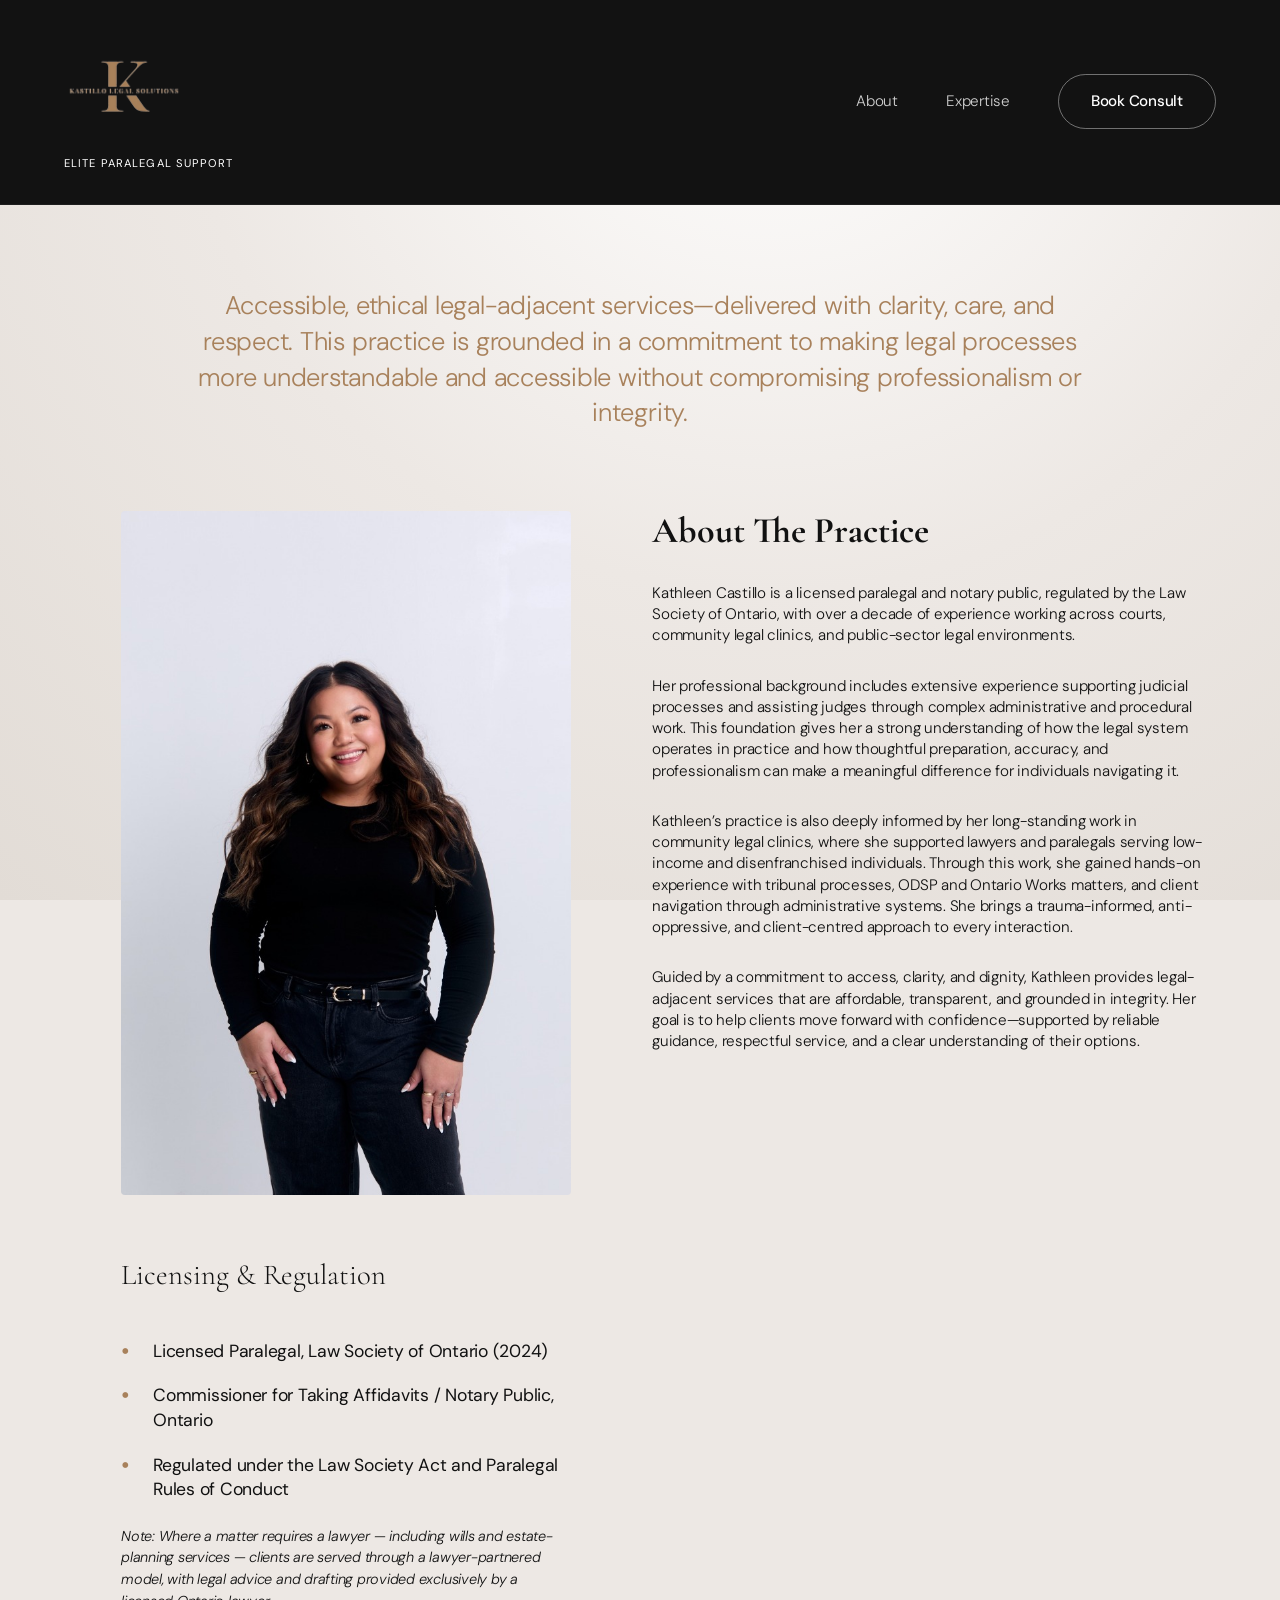
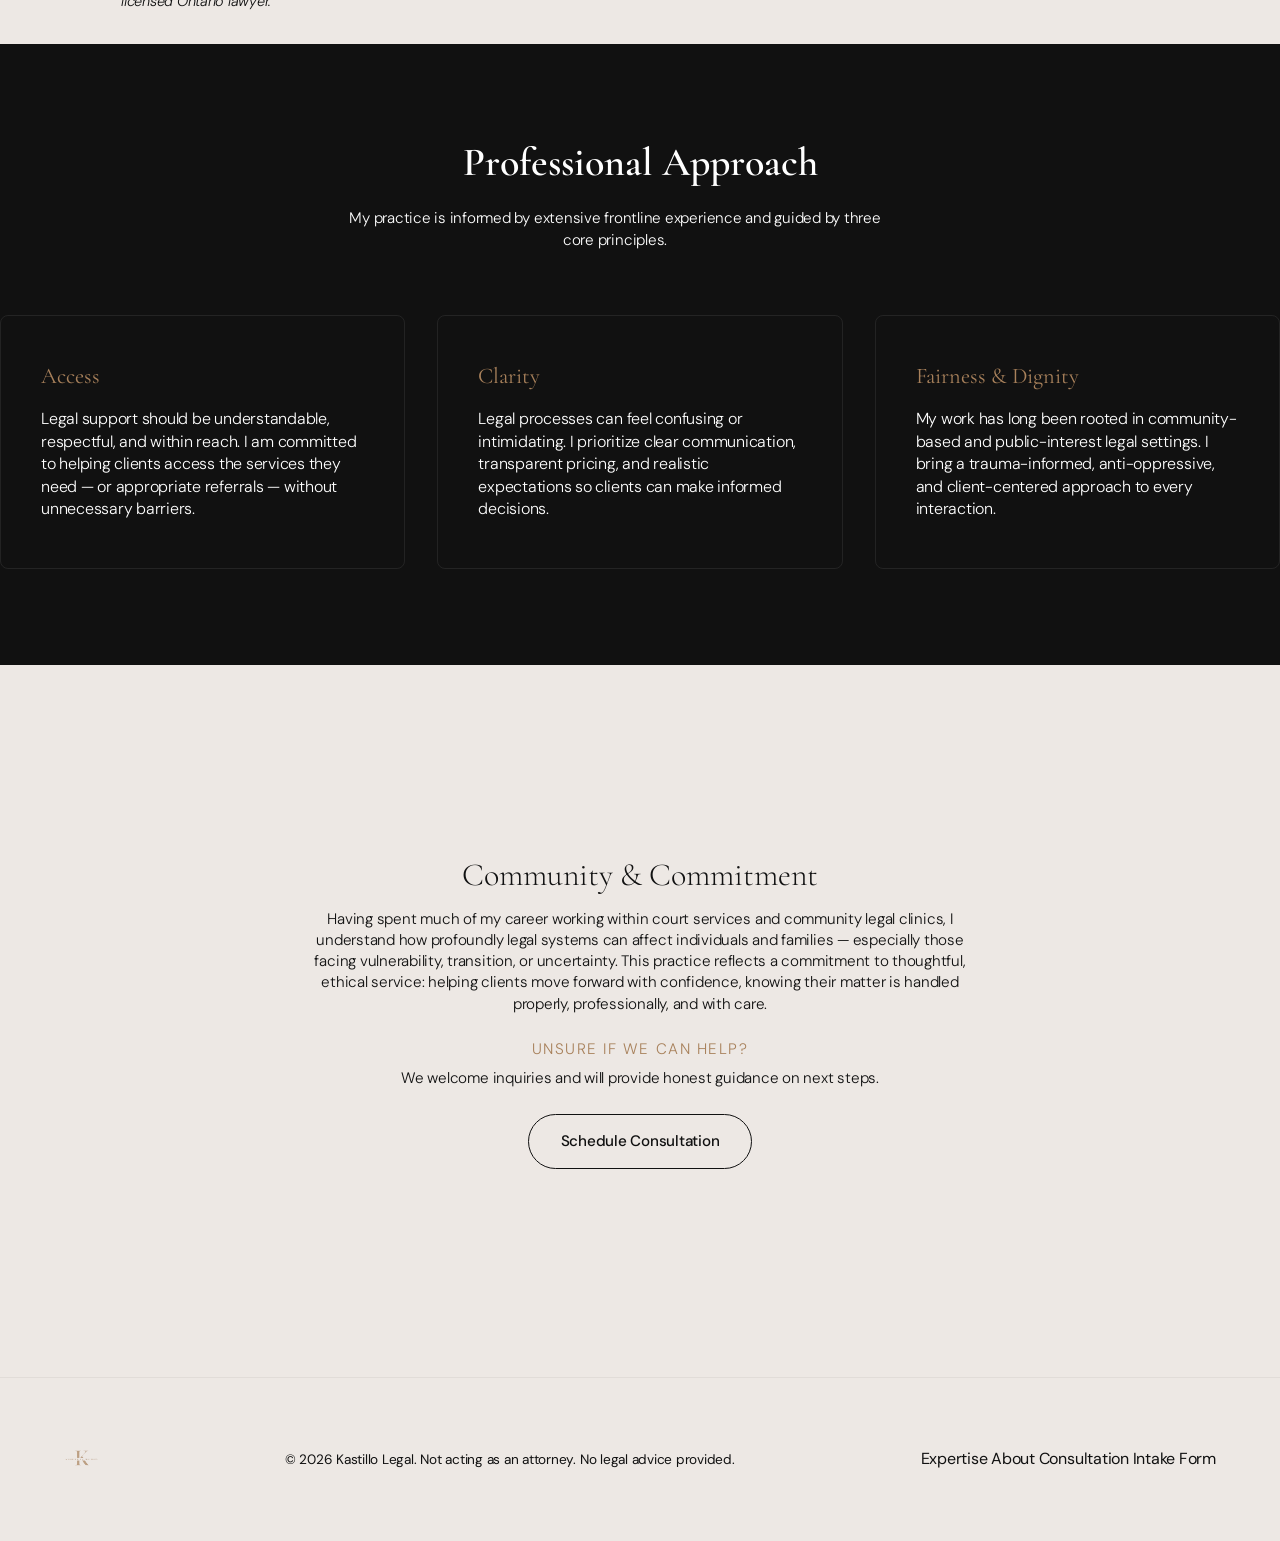
==== about.html @ 1805e37b "Initial commit for Kastillo Legal website" ====
<!DOCTYPE html>
<html lang="en">

<head>
    <meta charset="UTF-8">
    <meta name="viewport" content="width=device-width, initial-scale=1.0">
    <meta name="description" content="Learn about Kathleen Castillo, a licensed paralegal and notary public in Ontario committed to making legal processes understandable, accessible, and respectful.">
    <title>KASTILLO | About Kathleen Castillo</title>
    <link href="https://fonts.googleapis.com/css2?family=Cormorant+Garamond:ital,wght@0,300;0,400;0,500;0,600;1,400&family=DM+Sans:wght@300;400;500;700&display=swap" rel="stylesheet">
    <link rel="stylesheet" href="styles.css?v=3">
    <style>
        .about-header {
            padding-top: 14rem;
            padding-bottom: 0rem;
            text-align: center;
        }

        .about-header h1 {
            font-size: clamp(3rem, 6vw, 5rem);
            font-weight: 300;
            margin-bottom: 3rem;
            color: var(--text-primary);
            letter-spacing: -0.02em;
        }

        .pull-quote {
            font-size: clamp(1.25rem, 2vw, 1.75rem);
            font-weight: 300;
            line-height: 1.4;
            color: var(--accent-bronze);
            max-width: 900px;
            margin: 0 auto;
            font-style: auto;
        }

        .about-grid {
            display: grid;
            grid-template-columns: 1fr 1fr;
            gap: 1.5rem;
            margin-top: 1rem;
            align-items: start;
        }

        @media (max-width: 968px) {
            .about-grid {
                grid-template-columns: 1fr;
                gap: 3rem;
            }
        }

        .about-col-text h2 {
            font-size: 2.25rem;
            font-weight: 700;
            margin-bottom: 2rem;
            color: var(--text-primary);
        }

        .about-col-text p {
            margin-bottom: 1.8rem;
            color: var(--text-secondary);
            font-size: 0.95rem;
            line-height: 1.4;
            font-weight: 300;
        }

        .about-image {
            width: 80%;
            max-width: 450px;
            height: auto;
            object-fit: cover;
            border-radius: 4px;
            margin: 0 auto;
            display: block;
        }

        .values-section {
            background: #111111;
            padding: 6rem 0;
            margin-top: 2rem;
            margin-bottom: 4rem;
        }
        
        .values-section .editorial-header h2 {
            color: #ffffff;
        }
        
        .values-section .editorial-header p {
            color: #ffffff !important;
        }

        .values-grid {
            display: grid;
            grid-template-columns: repeat(3, 1fr);
            gap: 2rem;
            margin-top: 4rem;
        }

        @media (max-width: 768px) {
            .values-grid {
                grid-template-columns: 1fr;
            }
        }

        .value-card {
            padding: 3rem 2.5rem;
            background: transparent;
            border: 1px solid rgba(255, 255, 255, 0.08);
            border-radius: 8px;
            transition: var(--transition);
        }

        .value-card:hover {
            border-color: var(--accent-bronze);
            transform: translateY(-5px);
        }

        .value-card h3 {
            margin-bottom: 1.25rem;
            font-size: 1.4rem;
            font-weight: 400;
            color: var(--accent-bronze);
        }

        .value-card p {
            font-size: 1rem;
            color: #ffffff;
            line-height: 1.4;
        }

        .regulatory-section {
            margin-top: 3rem;
            max-width: 800px;
            margin-left: auto;
            margin-right: auto;
        }

        .list-block {
            margin-top: 2rem;
            padding-left: 0;
            list-style: none;
        }

        .list-block li {
            margin-bottom: 1.25rem;
            position: relative;
            color: var(--text-secondary);
            font-size: 1.1rem;
            padding-left: 2rem;
        }

        .list-block li::before {
            content: "•";
            position: absolute;
            left: 0;
            color: var(--accent-bronze);
            font-size: 1.5rem;
            line-height: 1;
        }

        .closing-block {
            text-align: center;
            max-width: 800px;
            margin: 2rem auto;
            padding: 4rem;
            border: 1px solid var(--border-color);
            background: var(--bg-card);
            border-radius: 8px;
        }
        
        .closing-block h3 {
            margin-bottom: 1rem;
            font-size: 2rem;
            font-weight: 300;
        }
        .closing-block p.main-p {
            text-align: center;
            color: var(--text-secondary);
            line-height: 1.4;
            margin-bottom: 1rem;
            max-width: 750px;
            margin-left: auto;
            margin-right: auto;
        }

        /* Solid Navbar Override for Text Visibility */
        .navbar {
            background-color: #121212;
            border-bottom: 1px solid rgba(255, 255, 255, 0.05);
        }
    </style>
</head>

<body>
    <!-- Navbar (Matches Home Page) -->
    <nav class="navbar">
        <div class="nav-container">
            <div class="nav-brand">
                <a href="index.html" class="logo"><img src="logo/logotransparent_fixed.png" alt="Kastillo Logo" class="logo-img"></a>
                <span class="nav-tagline">Elite Paralegal Support</span>
            </div>
            <div class="nav-links">
                <a href="about.html">About</a>
                <a href="services.html">Expertise</a>
                <a href="index.html#booking" class="btn-secondary">Book Consult</a>
            </div>
            
            <div class="hamburger">
                <span></span>
                <span></span>
                <span></span>
            </div>
        </div>
    </nav>
    
    <!-- Mobile Menu Overlay -->
    <div class="mobile-menu">
        <a href="about.html">About</a>
        <a href="services.html">Expertise</a>
        <a href="index.html#booking" class="btn-secondary">Book Consult</a>
    </div>

    <main>
        <!-- Value Statement Hero -->
        <section class="section-padding">
            <div class="section-container about-header">
                <p class="pull-quote">Accessible, ethical legal-adjacent services—delivered with clarity, care, and respect. This practice is grounded in a commitment to making legal processes more understandable and accessible without compromising professionalism or integrity.</p>
            </div>
        </section>

        <!-- About The Practice -->
        <section class="section-padding" style="padding-top: 0; padding-bottom: 0;">
            <div class="section-container">
                <div class="about-grid">
                    <div class="about-col-img">
                        <!-- Temporary Headshot mapping from unsplash -->
                        <img src="headshot.jpg" alt="Kathleen Castillo" class="about-image" style="filter: none;">
                        
                        <div class="regulatory-section" style="width: 80%; max-width: 450px; margin: 4rem auto 0 auto;">
                            <h2 style="font-weight: 300; font-size: 1.8rem; border-bottom: 1px solid var(--border-color); padding-bottom: 1rem; margin-bottom: 2rem;">Licensing & Regulation</h2>
                            <ul class="list-block" style="margin-top: 0;">
                                <li>Licensed Paralegal, Law Society of Ontario (2024)</li>
                                <li>Commissioner for Taking Affidavits / Notary Public, Ontario</li>
                                <li>Regulated under the Law Society Act and Paralegal Rules of Conduct</li>
                            </ul>
                            <p style="margin-top: 1.5rem; color: var(--text-secondary); font-style: italic; font-size: 0.9rem; line-height: 1.5;">Note: Where a matter requires a lawyer — including wills and estate-planning services — clients are served through a lawyer-partnered model, with legal advice and drafting provided exclusively by a licensed Ontario lawyer.</p>
                        </div>
                    </div>
                    <div class="about-col-text">
                        <h2>About The Practice</h2>
                        <p>Kathleen Castillo is a licensed paralegal and notary public, regulated by the Law Society of Ontario, with over a decade of experience working across courts, community legal clinics, and public-sector legal environments.</p>
                        
                        <p>Her professional background includes extensive experience supporting judicial processes and assisting judges through complex administrative and procedural work. This foundation gives her a strong understanding of how the legal system operates in practice and how thoughtful preparation, accuracy, and professionalism can make a meaningful difference for individuals navigating it.</p>
                        
                        <p>Kathleen’s practice is also deeply informed by her long-standing work in community legal clinics, where she supported lawyers and paralegals serving low-income and disenfranchised individuals. Through this work, she gained hands-on experience with tribunal processes, ODSP and Ontario Works matters, and client navigation through administrative systems. She brings a trauma-informed, anti-oppressive, and client-centred approach to every interaction.</p>
                        
                        <p>Guided by a commitment to access, clarity, and dignity, Kathleen provides legal-adjacent services that are affordable, transparent, and grounded in integrity. Her goal is to help clients move forward with confidence—supported by reliable guidance, respectful service, and a clear understanding of their options.</p>
                    </div>
                </div>
            </div>
        </section>

        <!-- Core Values Bento (Dark) -->
        <section class="values-section">
            <div class="section-container">
                <div class="editorial-header" style="text-align: center; margin-left: auto; margin-right: auto;">
                    <h2 style="font-size: 2.5rem;">Professional Approach</h2>
                    <p style="color: var(--text-secondary); margin-top: 1rem;">My practice is informed by extensive frontline experience and guided by three core principles.</p>
                </div>
                
                <div class="values-grid">
                    <div class="value-card">
                        <h3>Access</h3>
                        <p>Legal support should be understandable, respectful, and within reach. I am committed to helping clients access the services they need — or appropriate referrals — without unnecessary barriers.</p>
                    </div>
                    <div class="value-card">
                        <h3>Clarity</h3>
                        <p>Legal processes can feel confusing or intimidating. I prioritize clear communication, transparent pricing, and realistic expectations so clients can make informed decisions.</p>
                    </div>
                    <div class="value-card">
                        <h3>Fairness & Dignity</h3>
                        <p>My work has long been rooted in community-based and public-interest legal settings. I bring a trauma-informed, anti-oppressive, and client-centered approach to every interaction.</p>
                    </div>
                </div>
            </div>
        </section>

        <!-- Closing Block -->
        <section style="padding-top: 2rem; padding-bottom: 5rem;">
            <div class="section-container">
                <div class="closing-block">
                    <h3>Community & Commitment</h3>
                    <p class="main-p">Having spent much of my career working within court services and community legal clinics, I understand how profoundly legal systems can affect individuals and families — especially those facing vulnerability, transition, or uncertainty. This practice reflects a commitment to thoughtful, ethical service: helping clients move forward with confidence, knowing their matter is handled properly, professionally, and with care.</p>
                    
                    <div style="margin-top: 1.5rem; display: flex; flex-direction: column; align-items: center;">
                        <p style="font-size: 0.95rem; text-transform: uppercase; letter-spacing: 0.1em; color: var(--accent-bronze); margin-bottom: 0.5rem; max-width: 100%;">Unsure if we can help?</p>
                        <p style="color: var(--text-secondary); margin-bottom: 1.5rem; max-width: 100%; text-align: center;">We welcome inquiries and will provide honest guidance on next steps.</p>
                        <a href="index.html#booking" class="btn-outline-dark btn-primary" style="display: inline-block;">Schedule Consultation</a>
                    </div>
                </div>
            </div>
        </section>
    </main>

    <!-- Footer (Matches Home Page) -->
    <footer class="footer">
        <div class="footer-container">
            <div class="footer-brand">
                <div class="logo"><img src="logo/logotransparent_fixed.png" alt="Kastillo Logo" style="height: 35px; width: auto; opacity: 0.7;"></div>
            </div>
            <div class="footer-legal">
                <p>&copy; 2026 Kastillo Legal. Not acting as an attorney. No legal advice provided.</p>
            </div>
            <div class="footer-social">
                <a href="#services">Expertise</a>
                <a href="about.html">About</a>
                <a href="#booking">Consultation</a>
                <a href="#intake">Intake Form</a>
            </div>
        </div>
    </footer>

    <script src="app.js?v=2"></script>
</body>
</html>
---- styles.css ----
:root {
    --bg-base: #ede8e4;
    --bg-gradient: radial-gradient(circle at 60% 0%, #ffffff 0%, #ede8e4 50%, #e2dcd6 100%);
    --accent-bronze: #A8815B;
    --text-primary: #111111;
    --text-secondary: #111111;

    /* Premium Glassmorphism */
    --glass-bg: rgba(255, 255, 255, 0.55);
    --glass-border: rgba(255, 255, 255, 0.9);
    --glass-shadow: inset 0 1px 0 rgba(255, 255, 255, 1), 0 30px 60px -20px rgba(0, 0, 0, 0.08);
}

* {
    margin: 0;
    padding: 0;
    box-sizing: border-box;
}

html {
    scroll-behavior: smooth;
}

body {
    background-color: var(--bg-base);
    background-image: var(--bg-gradient);
    background-attachment: fixed;
    color: var(--text-primary);
    font-family: 'DM Sans', sans-serif;
    line-height: 1.4;
    letter-spacing: -0.015em;
    overflow-x: hidden;
    -webkit-font-smoothing: antialiased;
}

h1,
h2,
h3 {
    font-family: 'Cormorant Garamond', serif;
    font-weight: 600;
    letter-spacing: 0;
    line-height: 1.1;
}

h1 {
    font-size: clamp(2.5rem, 4.5vw, 4rem);
    margin-bottom: 2rem;
    line-height: 1.05;
}

h2 {
    font-size: clamp(2rem, 3vw, 2.5rem);
    margin-bottom: 1.5rem;
}

h3 {
    font-size: 1.25rem;
    font-weight: 500;
    margin-bottom: 0.5rem;
}

p {
    color: var(--text-secondary);
    max-width: 55ch;
    font-size: 0.95rem;
    font-weight: 300;
}

a {
    text-decoration: none;
    color: inherit;
}

/* Buttons */
.btn-primary,
.btn-secondary {
    display: inline-flex;
    align-items: center;
    justify-content: center;
    padding: 1rem 2rem;
    border-radius: 100px;
    font-weight: 500;
    font-size: 0.95rem;
    cursor: pointer;
    transition: background-color 0.3s, color 0.3s, transform 0.1s;
}

.btn-primary {
    background-color: transparent;
    border: 1px solid #fff;
    color: #fff;
}

.btn-primary:hover {
    background-color: #fff;
    color: #111;
}

.btn-outline-dark {
    background-color: transparent;
    border: 1px solid #111;
    color: #111;
}

.btn-outline-dark:hover {
    background-color: #111;
    color: #fff;
}

.btn-secondary {
    background-color: transparent;
    border: 1px solid rgba(255, 255, 255, 0.4);
    color: #fff;
}

.btn-secondary:hover {
    background-color: #fff;
    color: #111;
}

.btn-table {
    display: inline-block;
    background: #111;
    color: #fff;
    padding: 0.6rem 1.2rem;
    border-radius: 4px;
    font-size: 0.85rem;
    transition: background 0.2s;
}

.btn-table:hover {
    background: var(--accent-bronze);
}

/* Navbar */
.navbar {
    position: fixed;
    top: 0;
    width: 100%;
    z-index: 1000;
    padding: 2rem 0;
    transition: all 0.4s cubic-bezier(0.16, 1, 0.3, 1);
}

.navbar.scrolled {
    padding: 1rem 0;
    background: rgba(17, 17, 17, 0.9);
    backdrop-filter: blur(20px);
    -webkit-backdrop-filter: blur(20px);
    border-bottom: 1px solid rgba(255, 255, 255, 0.05);
}

.nav-container {
    max-width: 1600px;
    margin: 0 auto;
    padding: 0 4rem;
    display: flex;
    justify-content: space-between;
    align-items: center;
}

.logo {
    font-weight: 500;
    font-size: 1.25rem;
    letter-spacing: 0.05em;
    color: #fff;
    display: flex;
    align-items: center;
}

.logo-img {
    height: 120px;
    width: auto;
    object-fit: contain;
}

.nav-brand {
    display: flex;
    flex-direction: column;
    align-items: flex-start;
    gap: 0.25rem;
}

.nav-tagline {
    font-size: 0.7rem;
    letter-spacing: 0.1em;
    text-transform: uppercase;
    color: #fff;
    font-weight: 400;
}

.nav-links {
    display: flex;
    gap: 3rem;
    align-items: center;
    font-weight: 300;
    font-size: 0.95rem;
}

.nav-links a:not(.btn-secondary) {
    color: rgba(255, 255, 255, 0.8);
}

.nav-links a:not(.btn-secondary):hover {
    color: #fff;
}

.navbar.scrolled .logo,
.navbar.scrolled .nav-links a {
    color: #fff;
}

.navbar.scrolled .btn-secondary {
    border-color: rgba(255, 255, 255, 0.2);
}

/* Mobile Menu & Hamburger */
.hamburger {
    display: none;
    flex-direction: column;
    justify-content: space-between;
    width: 30px;
    height: 18px;
    cursor: pointer;
    z-index: 1000;
}

.hamburger span {
    display: block;
    height: 2px;
    width: 100%;
    background-color: rgba(255, 255, 255, 0.8);
    border-radius: 2px;
    transition: all 0.3s ease;
}

.navbar.scrolled .hamburger span {
    background-color: #fff;
}

.hamburger.active span:nth-child(1) {
    transform: translateY(8px) rotate(45deg);
    background-color: #fff;
}

.hamburger.active span:nth-child(2) {
    opacity: 0;
}

.hamburger.active span:nth-child(3) {
    transform: translateY(-8px) rotate(-45deg);
    background-color: #fff;
}

.mobile-menu {
    position: fixed;
    top: 0;
    right: -100%;
    width: 100%;
    height: 100dvh;
    background: rgba(17, 17, 17, 0.98);
    backdrop-filter: blur(20px);
    -webkit-backdrop-filter: blur(20px);
    z-index: 900;
    display: flex;
    flex-direction: column;
    justify-content: center;
    align-items: center;
    gap: 2.5rem;
    transition: right 0.4s cubic-bezier(0.16, 1, 0.3, 1);
}

.mobile-menu.active {
    right: 0;
}

.mobile-menu a {
    font-size: 1.5rem;
    color: #fff;
    font-weight: 300;
    font-family: 'DM Sans', sans-serif;
}

/* Full Bleed Hero */
.full-bleed-hero {
    position: relative;
    width: 100%;
    min-height: 100dvh;
    display: flex;
    align-items: center;
    padding: 0;
    margin: 0;
}

.hero-bg {
    position: absolute;
    inset: 0;
    width: 100%;
    height: 100%;
    z-index: 1;
    overflow: hidden;
}

.hero-img {
    width: 100%;
    height: 100%;
    object-fit: cover;
    /* Focuses on the top 30% of the image to maximize sky/cloud exposure */
    object-position: center 30%;
    /* Keep the tightened zoom for clarity, but center it normally on the Y-axis */
    transform: scale(1.4);
    /* Hard contrast sharpening techniques to counteract image native blur */
    filter: contrast(1.15) saturate(1.1) brightness(0.95);
    image-rendering: -webkit-optimize-contrast;
}

.hero-overlay {
    position: absolute;
    top: 0;
    left: 0;
    width: 100%;
    height: 100%;
    background: linear-gradient(to bottom, rgba(0, 0, 0, 0.45) 0%, rgba(0, 0, 0, 0.75) 100%);
    z-index: 5;
}

.hero-content-wrapper {
    position: relative;
    z-index: 10;
    width: 100%;
    max-width: 1600px;
    margin: 0 auto;
    padding: 0 4rem;
    padding-top: 18rem;
    display: flex;
    justify-content: center;
    text-align: center;
}

.hero-content {
    max-width: 1200px;
    display: flex;
    flex-direction: column;
    align-items: center;
}

.hero-content h1,
.hero-content p {
    color: #fff;
}

.hero-content p {
    font-size: 1.15rem;
    color: rgba(255, 255, 255, 0.8);
    margin-bottom: 3rem;
    font-weight: 300;
    max-width: 850px;
}

.floating-metrics {
    display: flex;
    gap: 4rem;
    margin-top: 5rem;
    padding-top: 3rem;
    border-top: 1px solid rgba(255, 255, 255, 0.15);
    justify-content: center;
}

.metric .metric-value {
    display: block;
    font-size: 2.5rem;
    font-weight: 400;
    color: #fff;
    line-height: 1.1;
    margin-bottom: 0.25rem;
}

.metric .metric-label {
    font-size: 0.85rem;
    font-weight: 300;
    letter-spacing: 0.05em;
    color: rgba(255, 255, 255, 0.6);
}

/* Editorial Section */
.section-padding {
    padding: 4rem 4rem;
    max-width: 1600px;
    margin: 0 auto;
}

.editorial-header {
    max-width: 600px;
    margin-bottom: 4rem;
}

.editorial-grid {
    display: flex;
    flex-direction: column;
}

.editorial-row {
    display: grid;
    grid-template-columns: 80px 1.5fr 1fr;
    gap: 2rem;
    padding: 3rem 0;
    align-items: center;
    border-bottom: 1px solid rgba(0, 0, 0, 0.1);
    transition: background 0.4s ease;
}

.editorial-row:first-child {
    border-top: 1px solid rgba(0, 0, 0, 0.1);
}

.editorial-row:hover {
    background: rgba(0, 0, 0, 0.02);
}

.row-number {
    font-size: 1.5rem;
    color: var(--accent-bronze);
    font-weight: 300;
}

.row-details h3 {
    margin-bottom: 1rem;
    color: var(--text-primary);
}

.row-action {
    justify-self: end;
}

/* FAQ Accordion Styling */
.faq-accordion {
    display: flex;
    flex-direction: column;
}

.faq-item {
    border-bottom: 1px solid rgba(255, 255, 255, 0.1);
}

.faq-question {
    width: 100%;
    display: flex;
    justify-content: space-between;
    align-items: center;
    padding: 1.5rem 0;
    font-size: 1.15rem;
    font-family: inherit;
    font-weight: 300;
    color: var(--text-primary);
    background: none;
    border: none;
    text-align: left;
    cursor: pointer;
}

.faq-question:hover {
    color: var(--accent-bronze);
}

.faq-answer {
    max-height: 0;
    overflow: hidden;
    transition: max-height 0.4s ease;
    background: transparent;
}

.faq-answer p {
    padding-bottom: 1.5rem;
    color: var(--text-secondary);
    font-size: 1rem;
    line-height: 1.8;
}

.faq-item.active .faq-answer {
    max-height: 500px;
}
.faq-item.active .faq-question .icon {
    transform: rotate(45deg);
    color: var(--accent-bronze);
}
.faq-question .icon {
    font-size: 1.5rem;
    font-weight: 300;
    transition: transform 0.4s ease, color 0.4s ease;
};

/* Forms Split */
.split-bento {
    display: grid;
    grid-template-columns: 1fr 1.5fr;
    gap: 1.5rem;
}

.form-container {
    display: flex;
    flex-direction: column;
    gap: 2rem;
}

.glass-card {
    background: var(--glass-bg);
    border: 1px solid var(--glass-border);
    box-shadow: var(--glass-shadow);
    backdrop-filter: blur(28px);
    -webkit-backdrop-filter: blur(28px);
    border-radius: 1.5rem;
    padding: 3rem;
}

.embed-zone {
    flex-grow: 1;
    min-height: 300px;
    border-radius: 1rem;
    background: rgba(0, 0, 0, 0.02);
    border: 1px dashed rgba(0, 0, 0, 0.1);
    display: flex;
    align-items: center;
    justify-content: center;
    font-family: monospace;
    color: var(--text-secondary);
}

.embed-zone.large {
    min-height: 500px;
}

/* Footer */
.footer {
    padding: 4rem 4rem;
    margin-top: 2rem;
    border-top: 1px solid rgba(0, 0, 0, 0.05);
}

.footer-container {
    max-width: 1600px;
    margin: 0 auto;
    display: flex;
    justify-content: space-between;
    align-items: center;
}

.footer-legal p {
    font-size: 0.85rem;
    font-weight: 400;
    color: var(--text-secondary);
    text-align: right;
}

/* Reviews Section */
.reviews-section {
    border-top: 1px solid var(--border-color);
}

.reviews-grid {
    display: grid;
    grid-template-columns: repeat(2, 1fr);
    gap: 4rem;
    margin-top: 4rem;
}

.review-card {
    padding-left: 2.5rem;
    border-left: 1px solid var(--accent-bronze);
}

.review-text {
    font-family: 'Cormorant Garamond', serif;
    font-size: 1.5rem;
    font-style: italic;
    color: var(--text-primary);
    line-height: 1.4;
    margin-bottom: 1.5rem;
}

.review-author {
    font-family: 'DM Sans', sans-serif;
    font-size: 0.95rem;
    font-weight: 700;
    text-transform: uppercase;
    letter-spacing: 0.1em;
    color: var(--accent-bronze);
}

@media (max-width: 768px) {
    .reviews-grid {
        grid-template-columns: 1fr;
        gap: 3rem;
    }
}

/* Mobile */
@media (max-width: 1024px) {

    .nav-container,
    .hero-content-wrapper,
    .section-padding {
        padding-left: 2rem;
        padding-right: 2rem;
    }

    .nav-links {
        display: none;
    }

    .hamburger {
        display: flex;
    }

    .hero-content h1 {
        font-size: 3.5rem;
    }

    .floating-metrics {
        flex-direction: column;
        gap: 2rem;
    }

    .editorial-row {
        grid-template-columns: 1fr;
        gap: 1rem;
        padding: 2rem 0;
    }

    .row-number {
        margin-bottom: 0.5rem;
    }

    .row-action {
        justify-self: start;
        margin-top: 1rem;
    }

    .split-bento {
        grid-template-columns: 1fr;
    }

    .footer-container {
        flex-direction: column;
        gap: 2rem;
        text-align: center;
    }

    .footer-legal p {
        text-align: center;
    }
}
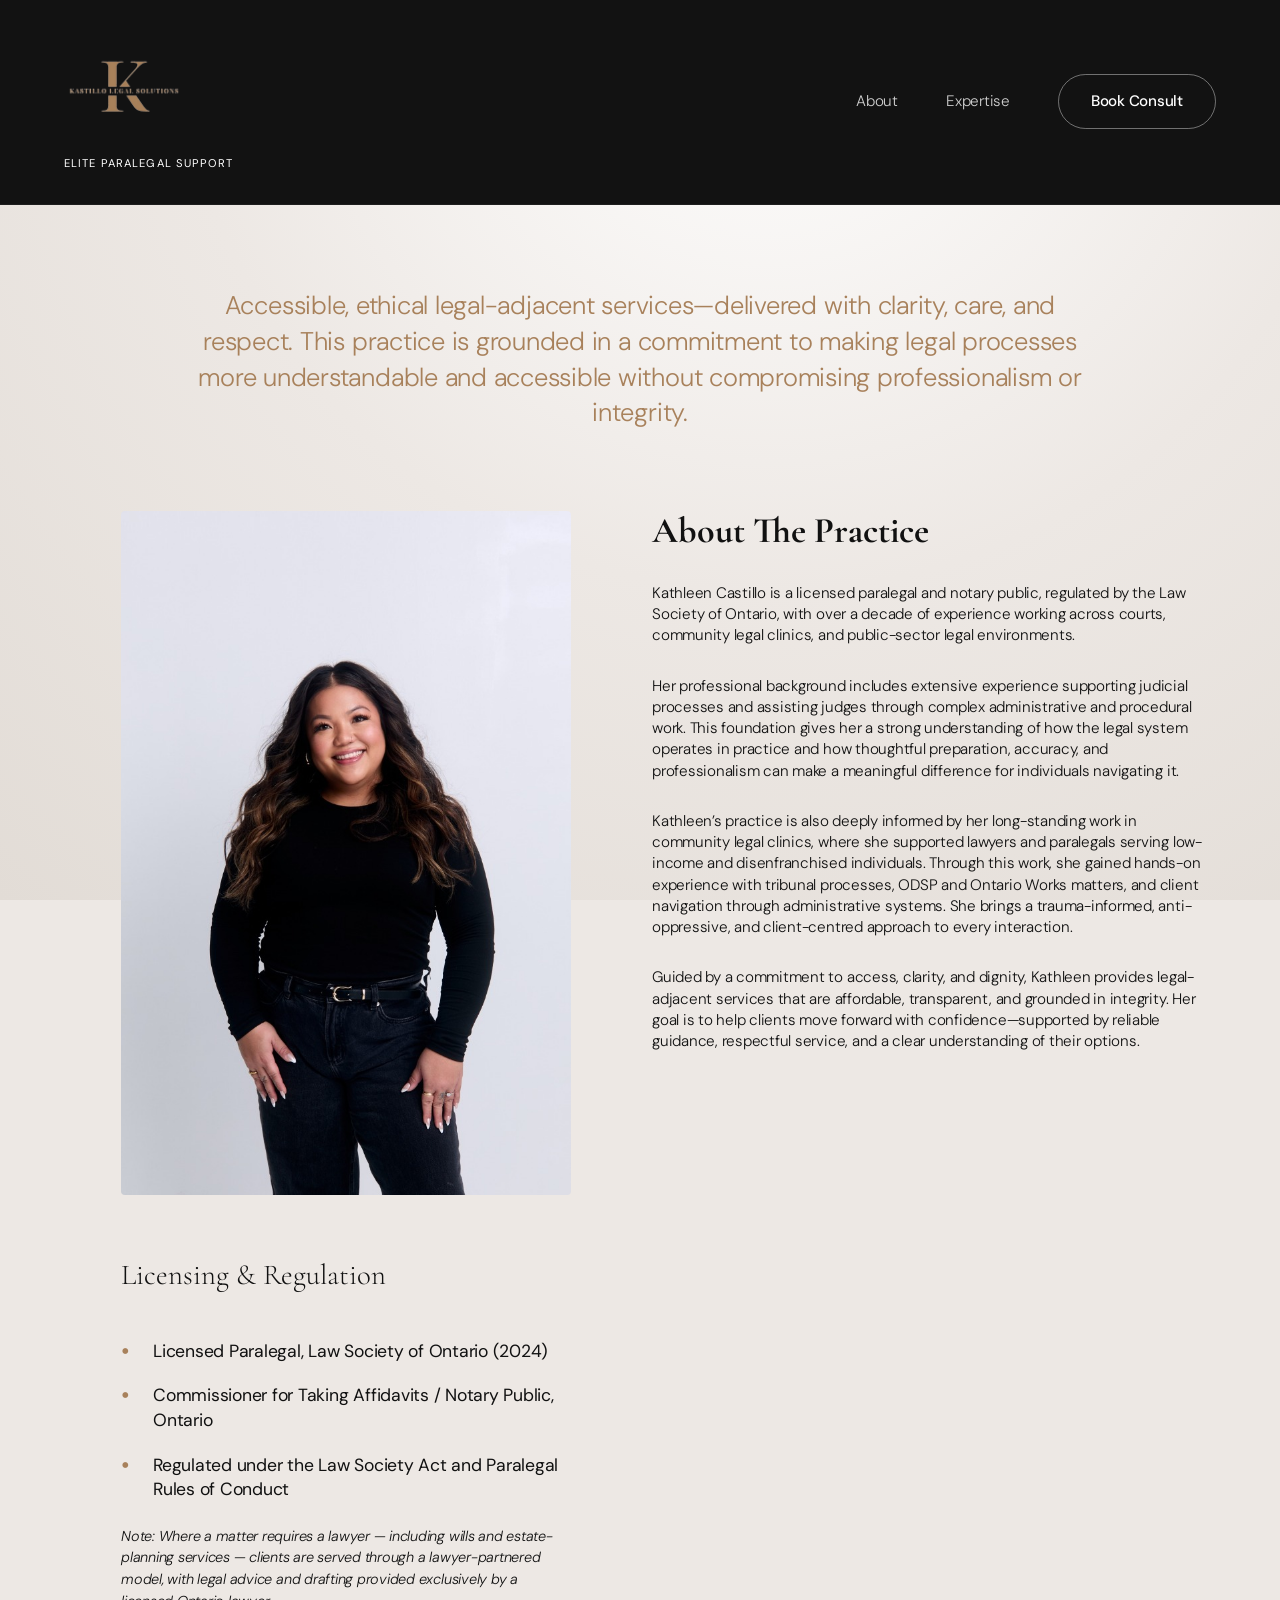
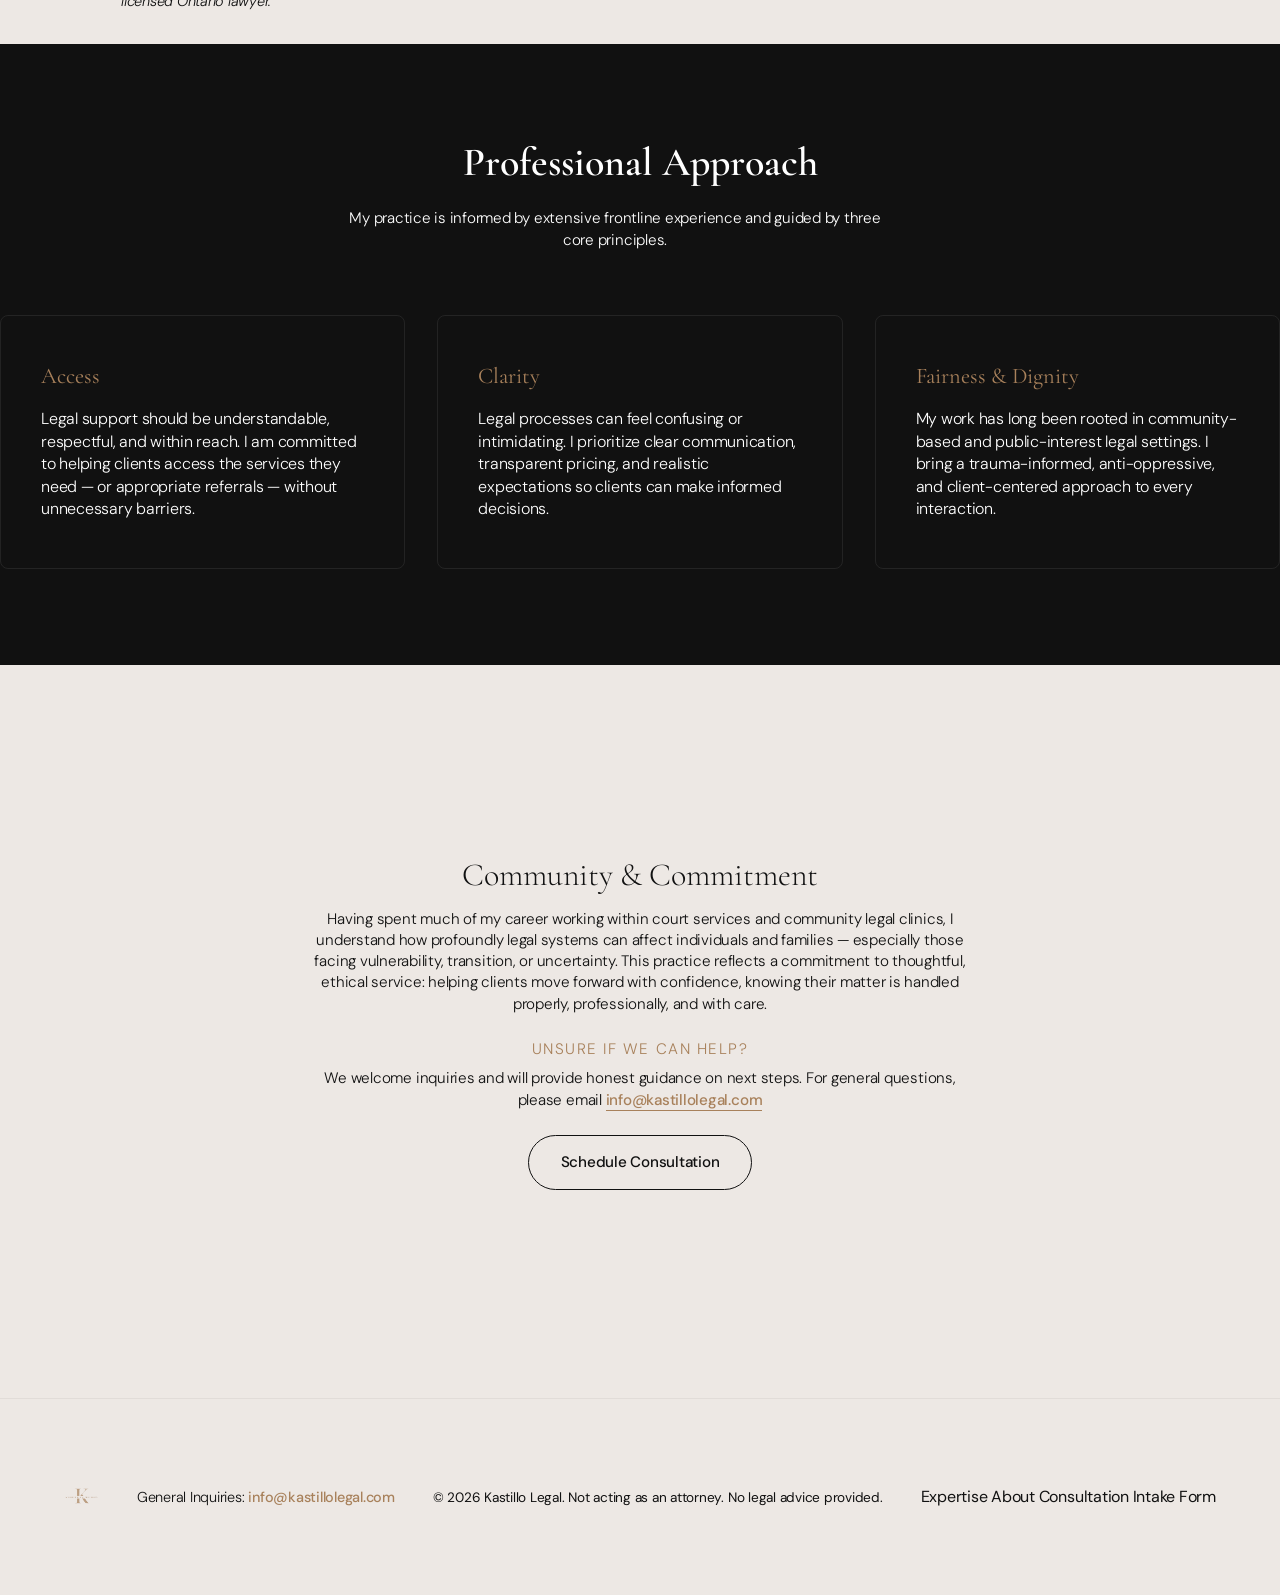
==== commit 275a0100: "Add contact email to footer and about page" ====
--- a/about.html
+++ b/about.html
@@ -293,7 +293,7 @@
                     
                     <div style="margin-top: 1.5rem; display: flex; flex-direction: column; align-items: center;">
                         <p style="font-size: 0.95rem; text-transform: uppercase; letter-spacing: 0.1em; color: var(--accent-bronze); margin-bottom: 0.5rem; max-width: 100%;">Unsure if we can help?</p>
-                        <p style="color: var(--text-secondary); margin-bottom: 1.5rem; max-width: 100%; text-align: center;">We welcome inquiries and will provide honest guidance on next steps.</p>
+                        <p style="color: var(--text-secondary); margin-bottom: 1.5rem; max-width: 100%; text-align: center;">We welcome inquiries and will provide honest guidance on next steps. For general questions, please email <a href="mailto:info@kastillolegal.com" style="color: var(--accent-bronze); text-decoration: none; font-weight: 500; border-bottom: 1px solid var(--accent-bronze);">info@kastillolegal.com</a></p>
                         <a href="index.html#booking" class="btn-outline-dark btn-primary" style="display: inline-block;">Schedule Consultation</a>
                     </div>
                 </div>
@@ -307,6 +307,9 @@
             <div class="footer-brand">
                 <div class="logo"><img src="logo/logotransparent_fixed.png" alt="Kastillo Logo" style="height: 35px; width: auto; opacity: 0.7;"></div>
             </div>
+            <div class="footer-contact" style="text-align: center; margin: 1.5rem 0;">
+                <p style="font-size: 0.9rem; color: var(--text-secondary);">General Inquiries: <a href="mailto:info@kastillolegal.com" style="color: var(--accent-bronze); text-decoration: none; font-weight: 500;">info@kastillolegal.com</a></p>
+            </div>
             <div class="footer-legal">
                 <p>&copy; 2026 Kastillo Legal. Not acting as an attorney. No legal advice provided.</p>
             </div>
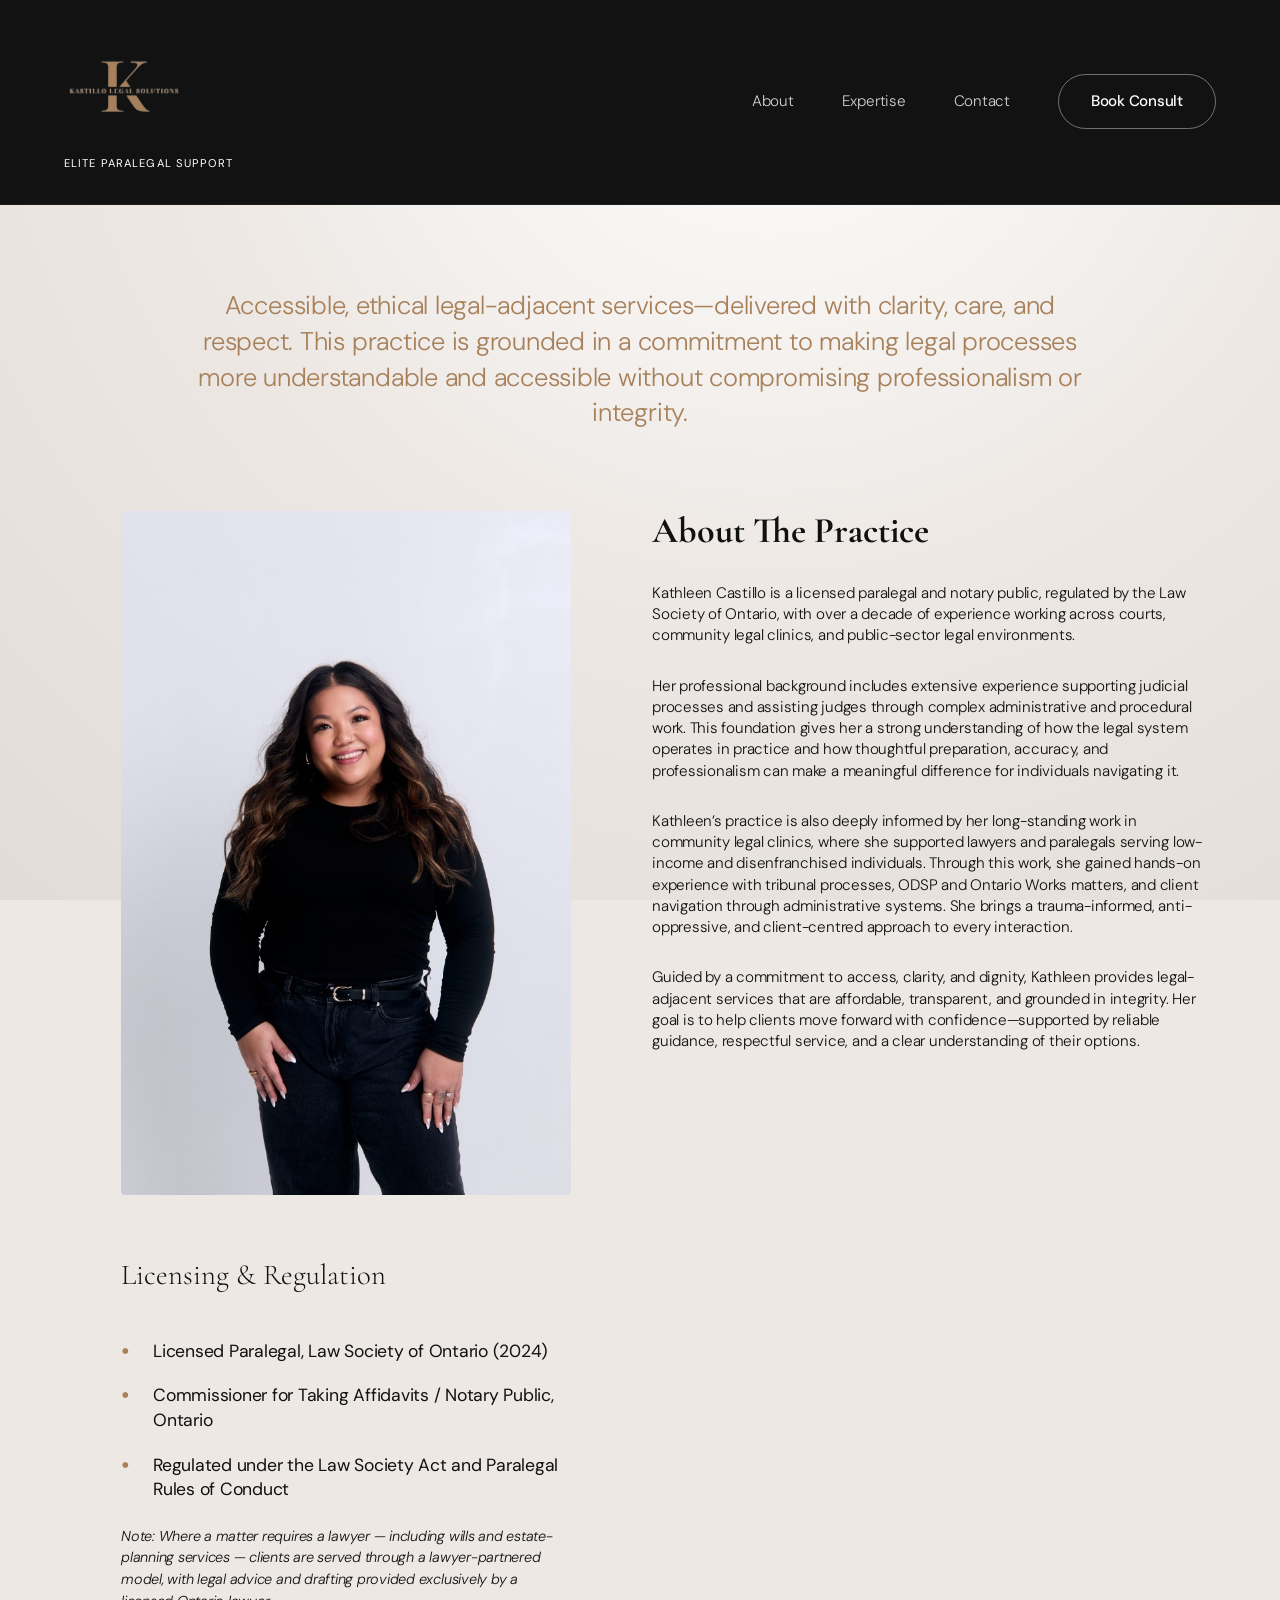
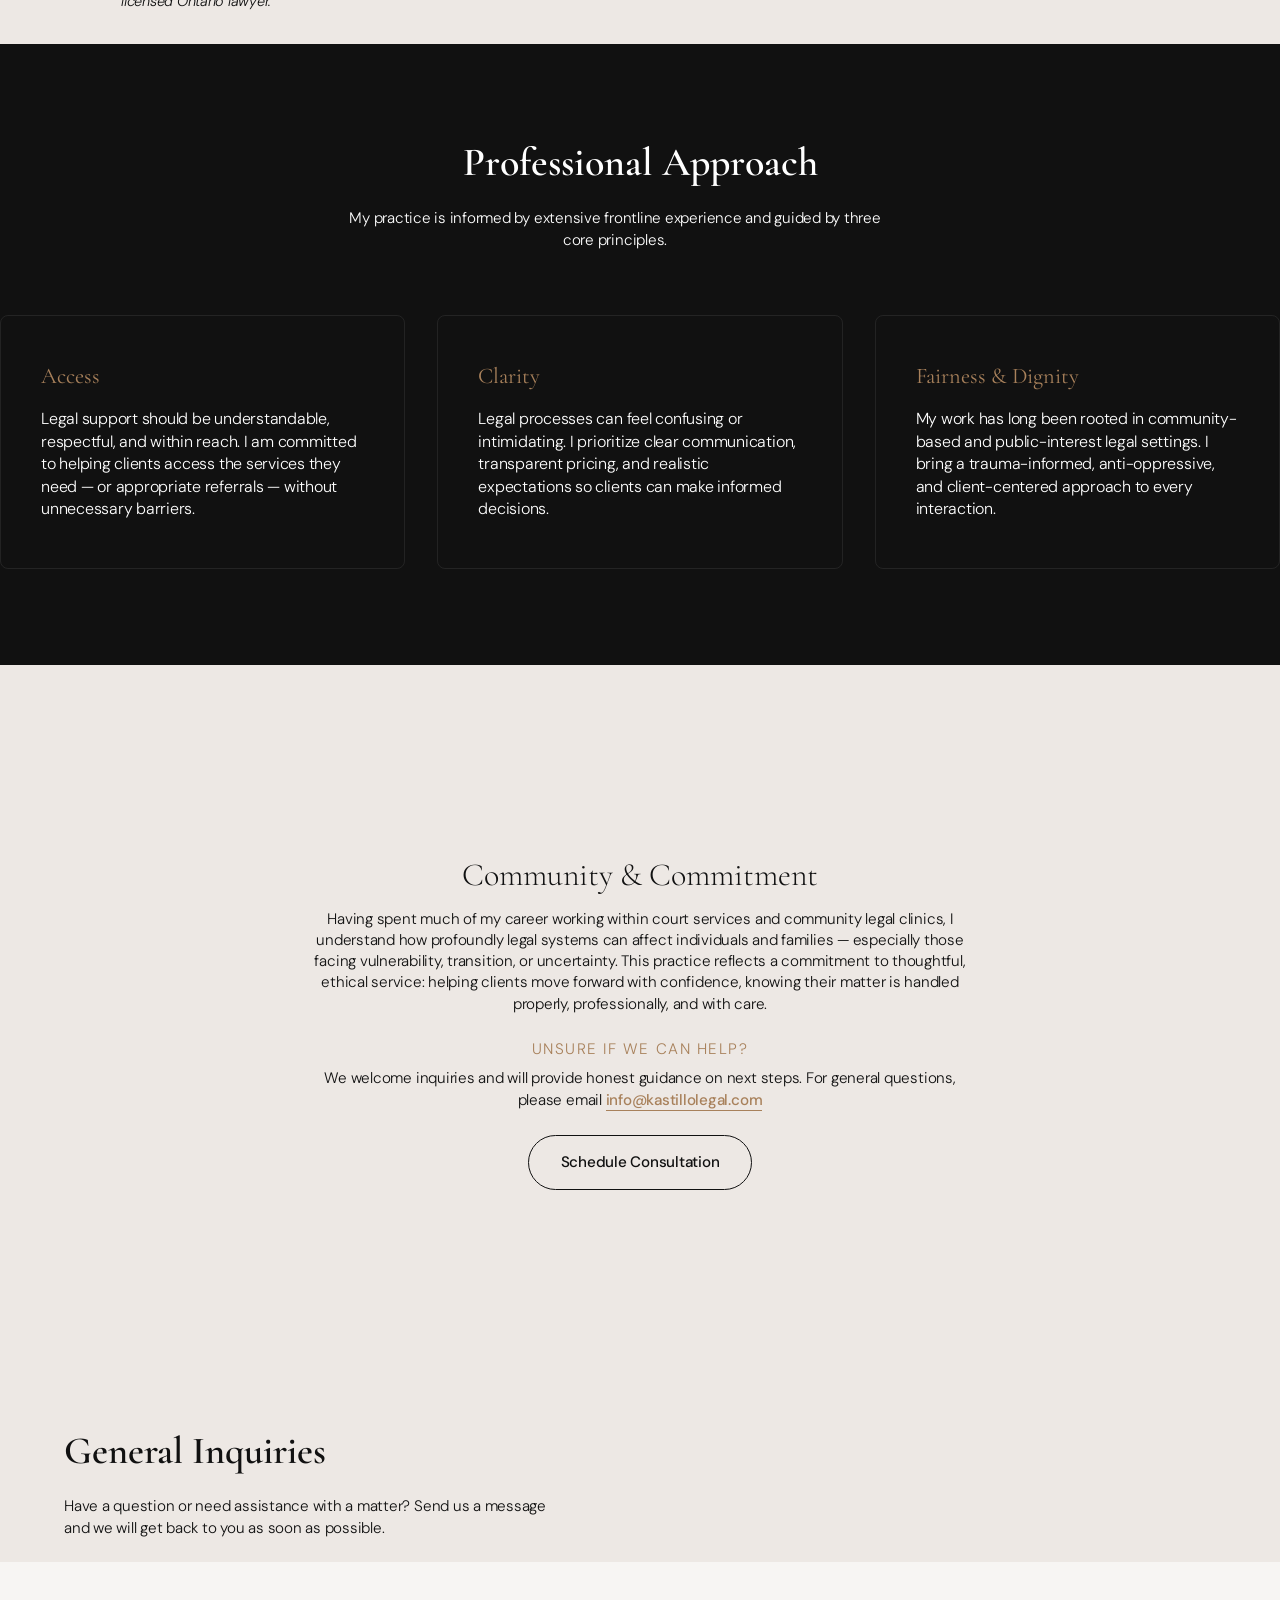
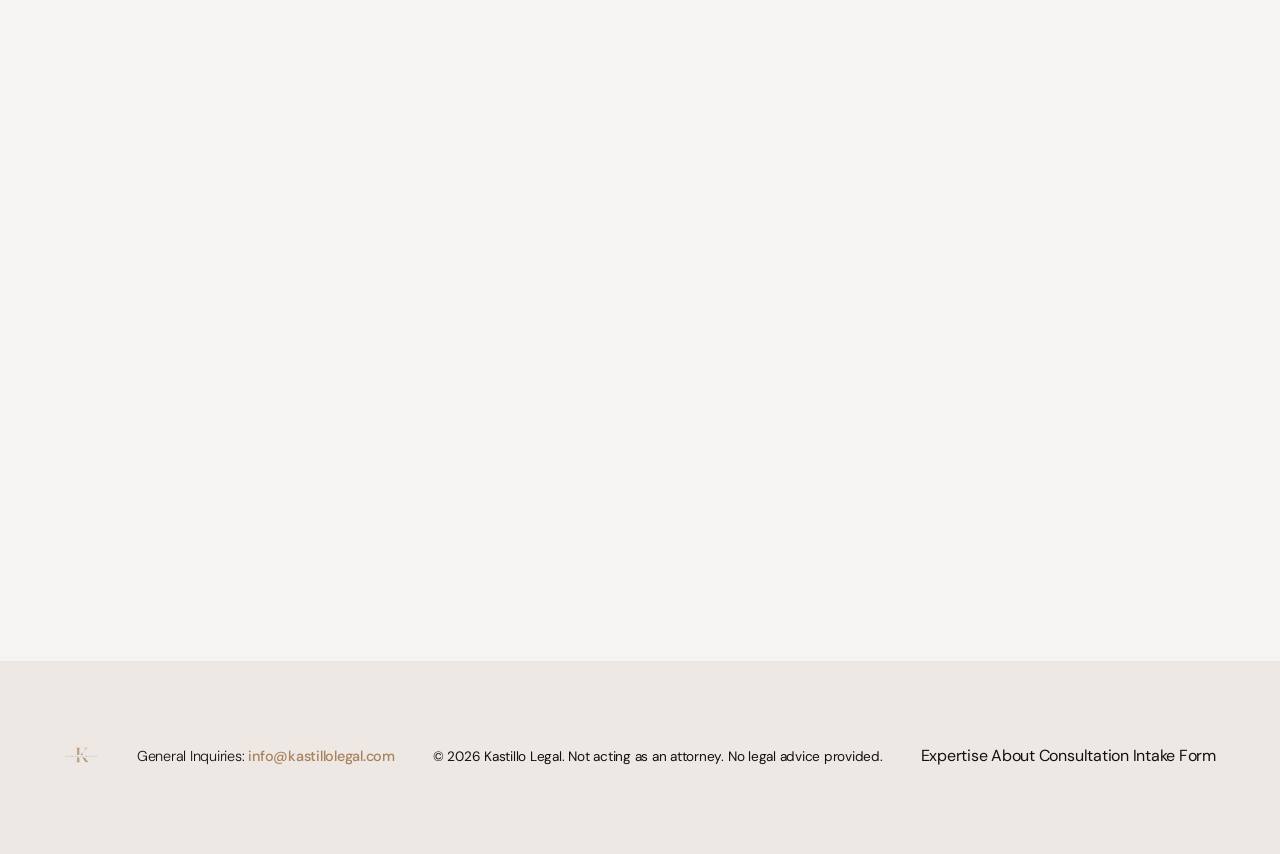
==== commit 7558c05b: "Add Contact Us form and links to all pages" ====
--- a/about.html
+++ b/about.html
@@ -201,6 +201,7 @@
             <div class="nav-links">
                 <a href="about.html">About</a>
                 <a href="services.html">Expertise</a>
+                <a href="index.html#contact">Contact</a>
                 <a href="index.html#booking" class="btn-secondary">Book Consult</a>
             </div>
             
@@ -216,6 +217,7 @@
     <div class="mobile-menu">
         <a href="about.html">About</a>
         <a href="services.html">Expertise</a>
+        <a href="index.html#contact">Contact</a>
         <a href="index.html#booking" class="btn-secondary">Book Consult</a>
     </div>
 
@@ -299,6 +301,36 @@
                 </div>
             </div>
         </section>
+        <!-- Contact Section -->
+        <section id="contact" class="section-padding" style="background: var(--bg-card); border-top: 1px solid var(--border-color);">
+            <div class="section-container">
+                <div class="split-bento">
+                    <div class="bento-text">
+                        <div class="editorial-header">
+                            <h2>General Inquiries</h2>
+                            <p style="margin-top: 1rem; color: var(--text-secondary); max-width: 500px;">Have a question or need assistance with a matter? Send us a message and we will get back to you as soon as possible.</p>
+                        </div>
+                    </div>
+                    <div class="bento-form glass-card" style="padding: 3rem;">
+                        <form action="https://formspree.io/f/mqakolvp" method="POST" class="contact-form">
+                            <div class="form-group">
+                                <label for="name">Full Name</label>
+                                <input type="text" id="name" name="name" required placeholder="John Doe">
+                            </div>
+                            <div class="form-group">
+                                <label for="email">Email Address</label>
+                                <input type="email" id="email" name="email" required placeholder="john@example.com">
+                            </div>
+                            <div class="form-group">
+                                <label for="message">Message</label>
+                                <textarea id="message" name="message" required placeholder="How can we help?"></textarea>
+                            </div>
+                            <button type="submit" class="btn-primary" style="width: 100%;">Send Message</button>
+                        </form>
+                    </div>
+                </div>
+            </div>
+        </section>
     </main>
 
     <!-- Footer (Matches Home Page) -->
--- a/styles.css
+++ b/styles.css
@@ -648,4 +648,48 @@
     .footer-legal p {
         text-align: center;
     }
-}+}
+/* Contact Form Styles */
+.contact-form {
+    display: flex;
+    flex-direction: column;
+    gap: 1.5rem;
+}
+
+.form-group {
+    display: flex;
+    flex-direction: column;
+    gap: 0.5rem;
+}
+
+.form-group label {
+    font-family: 'DM Sans', sans-serif;
+    font-size: 0.85rem;
+    font-weight: 700;
+    text-transform: uppercase;
+    letter-spacing: 0.1em;
+    color: var(--text-primary);
+}
+
+.form-group input,
+.form-group textarea {
+    padding: 1rem;
+    border: 1px solid var(--border-color);
+    background: var(--bg-base);
+    font-family: 'DM Sans', sans-serif;
+    font-size: 1rem;
+    color: var(--text-primary);
+    border-radius: 4px;
+    transition: border-color 0.3s ease;
+}
+
+.form-group input:focus,
+.form-group textarea:focus {
+    outline: none;
+    border-color: var(--accent-bronze);
+}
+
+.form-group textarea {
+    min-height: 150px;
+    resize: vertical;
+}
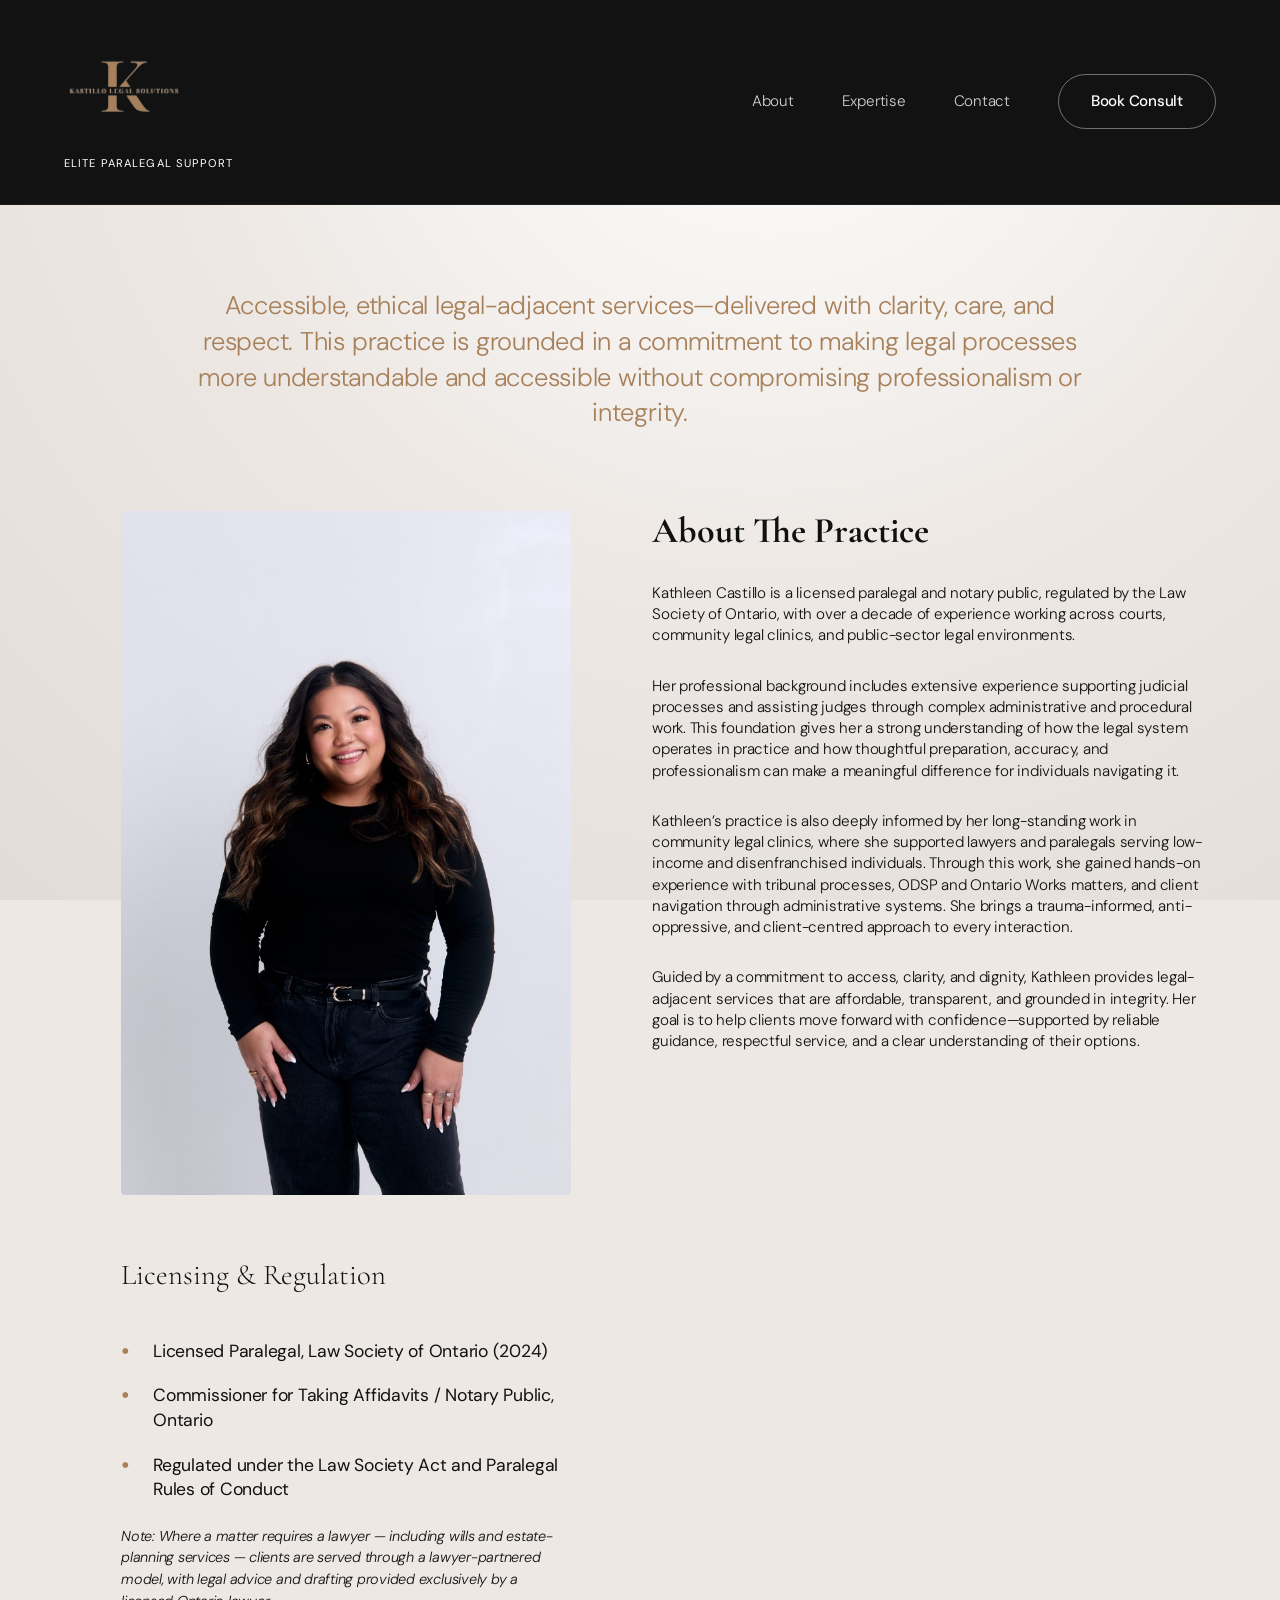
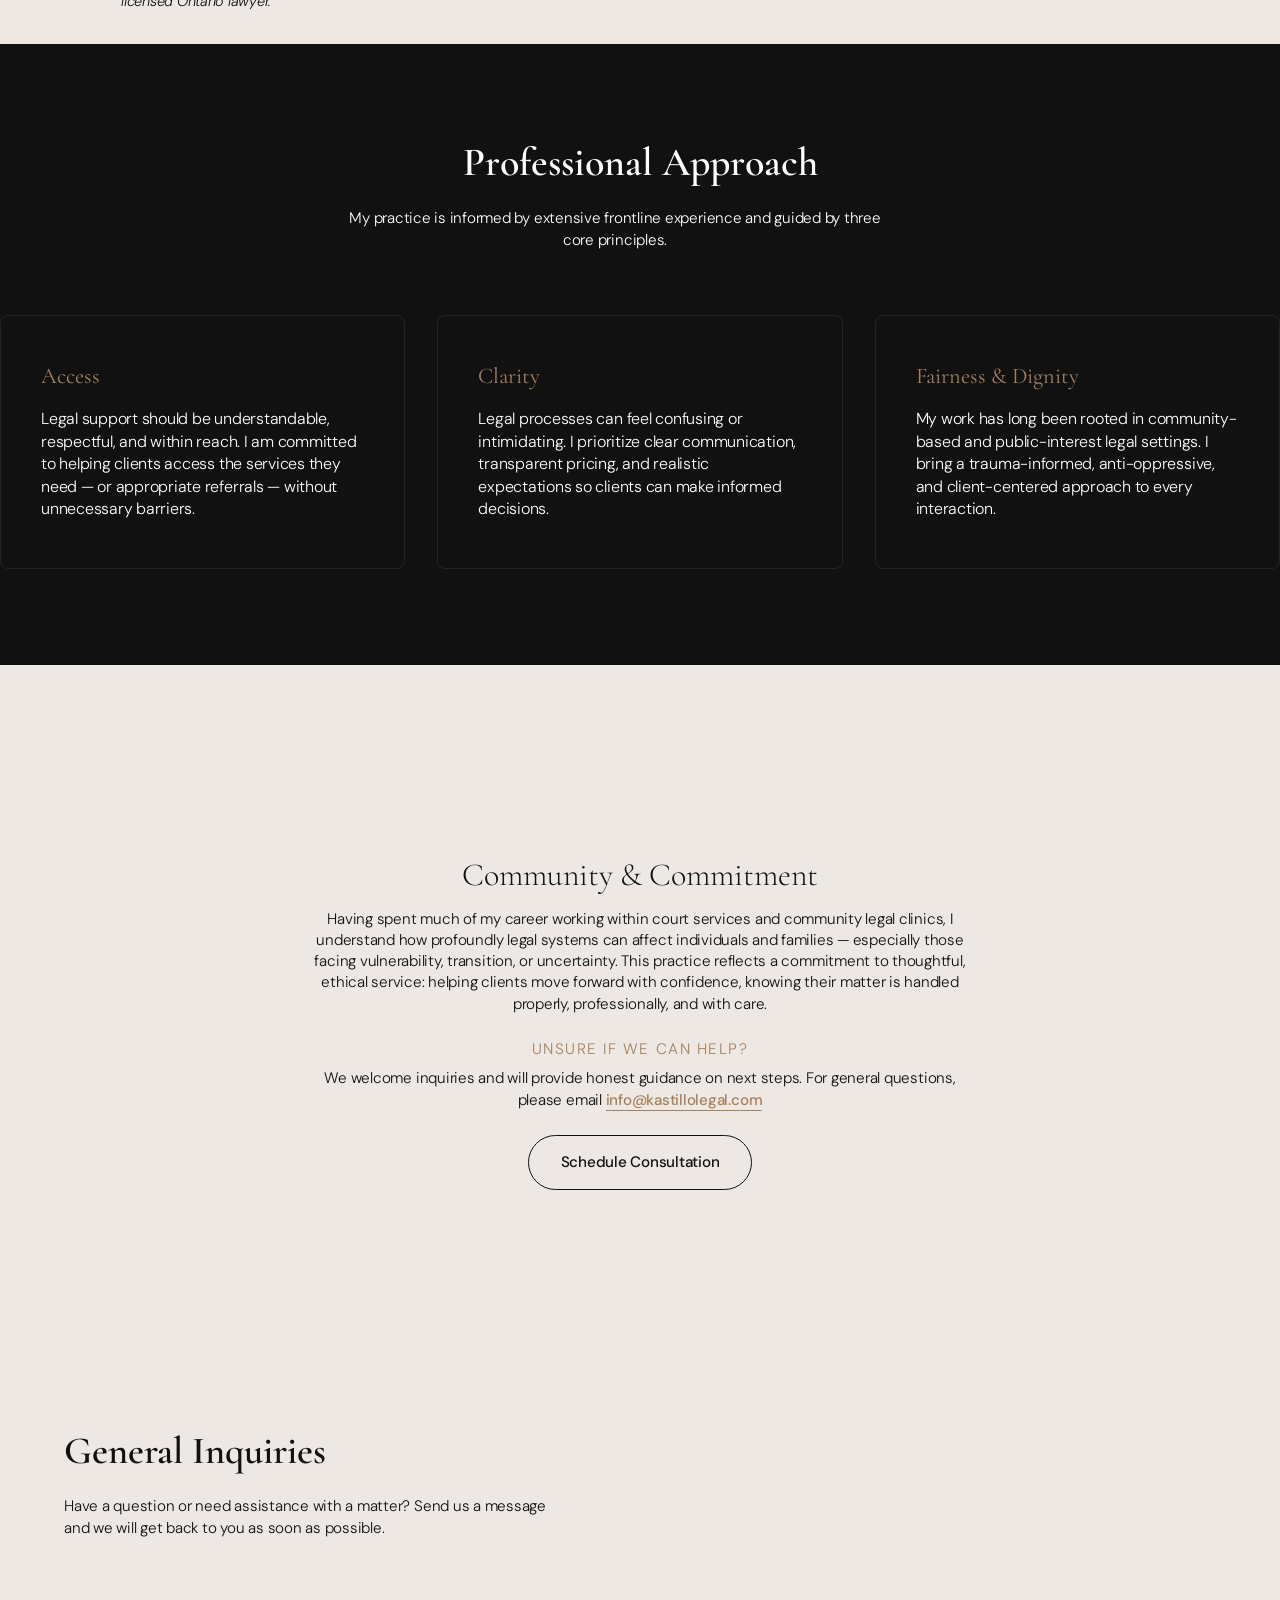
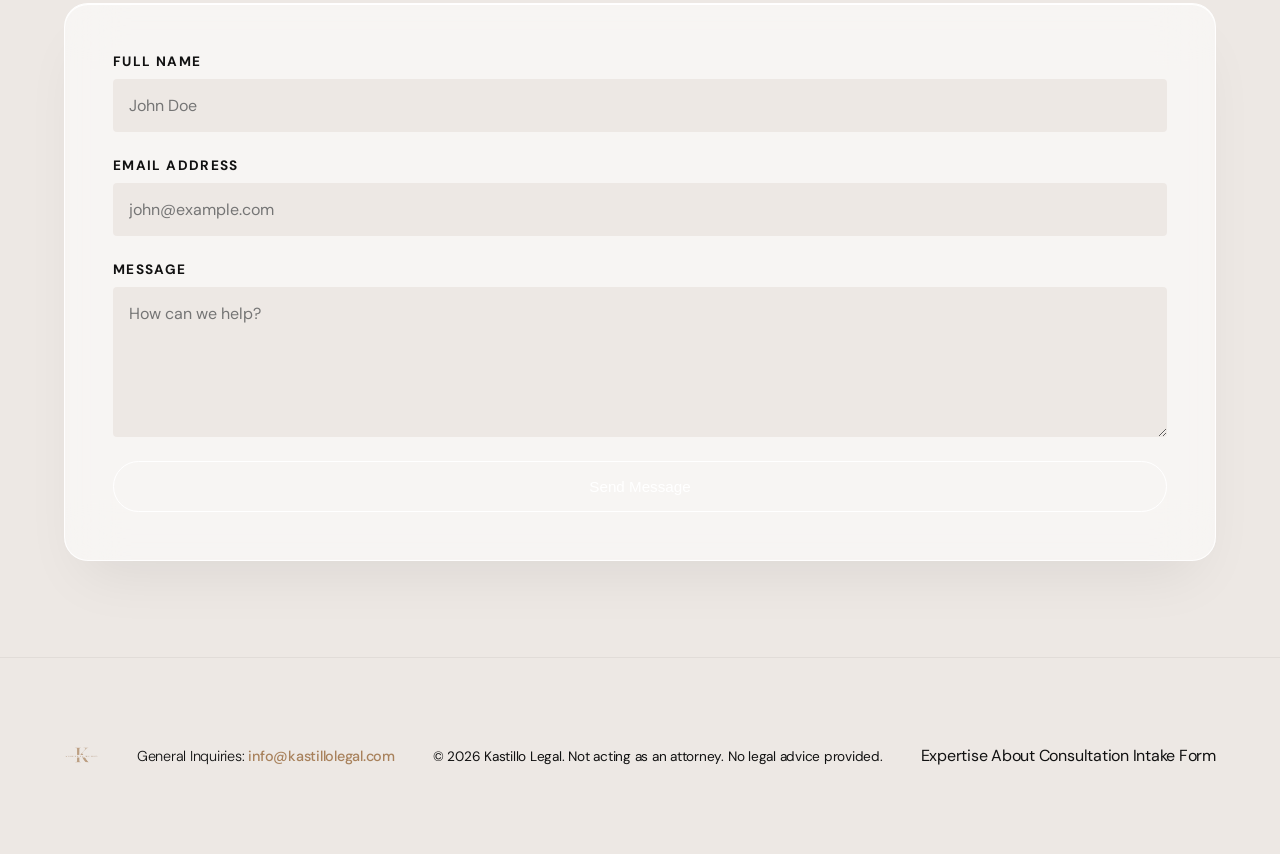
==== commit 03c473d5: "Connect contact form to info@kastillolegal.com" ====
--- a/about.html
+++ b/about.html
@@ -312,7 +312,7 @@
                         </div>
                     </div>
                     <div class="bento-form glass-card" style="padding: 3rem;">
-                        <form action="https://formspree.io/f/mqakolvp" method="POST" class="contact-form">
+                        <form action="https://formspree.io/f/info@kastillolegal.com" method="POST" class="contact-form">
                             <div class="form-group">
                                 <label for="name">Full Name</label>
                                 <input type="text" id="name" name="name" required placeholder="John Doe">
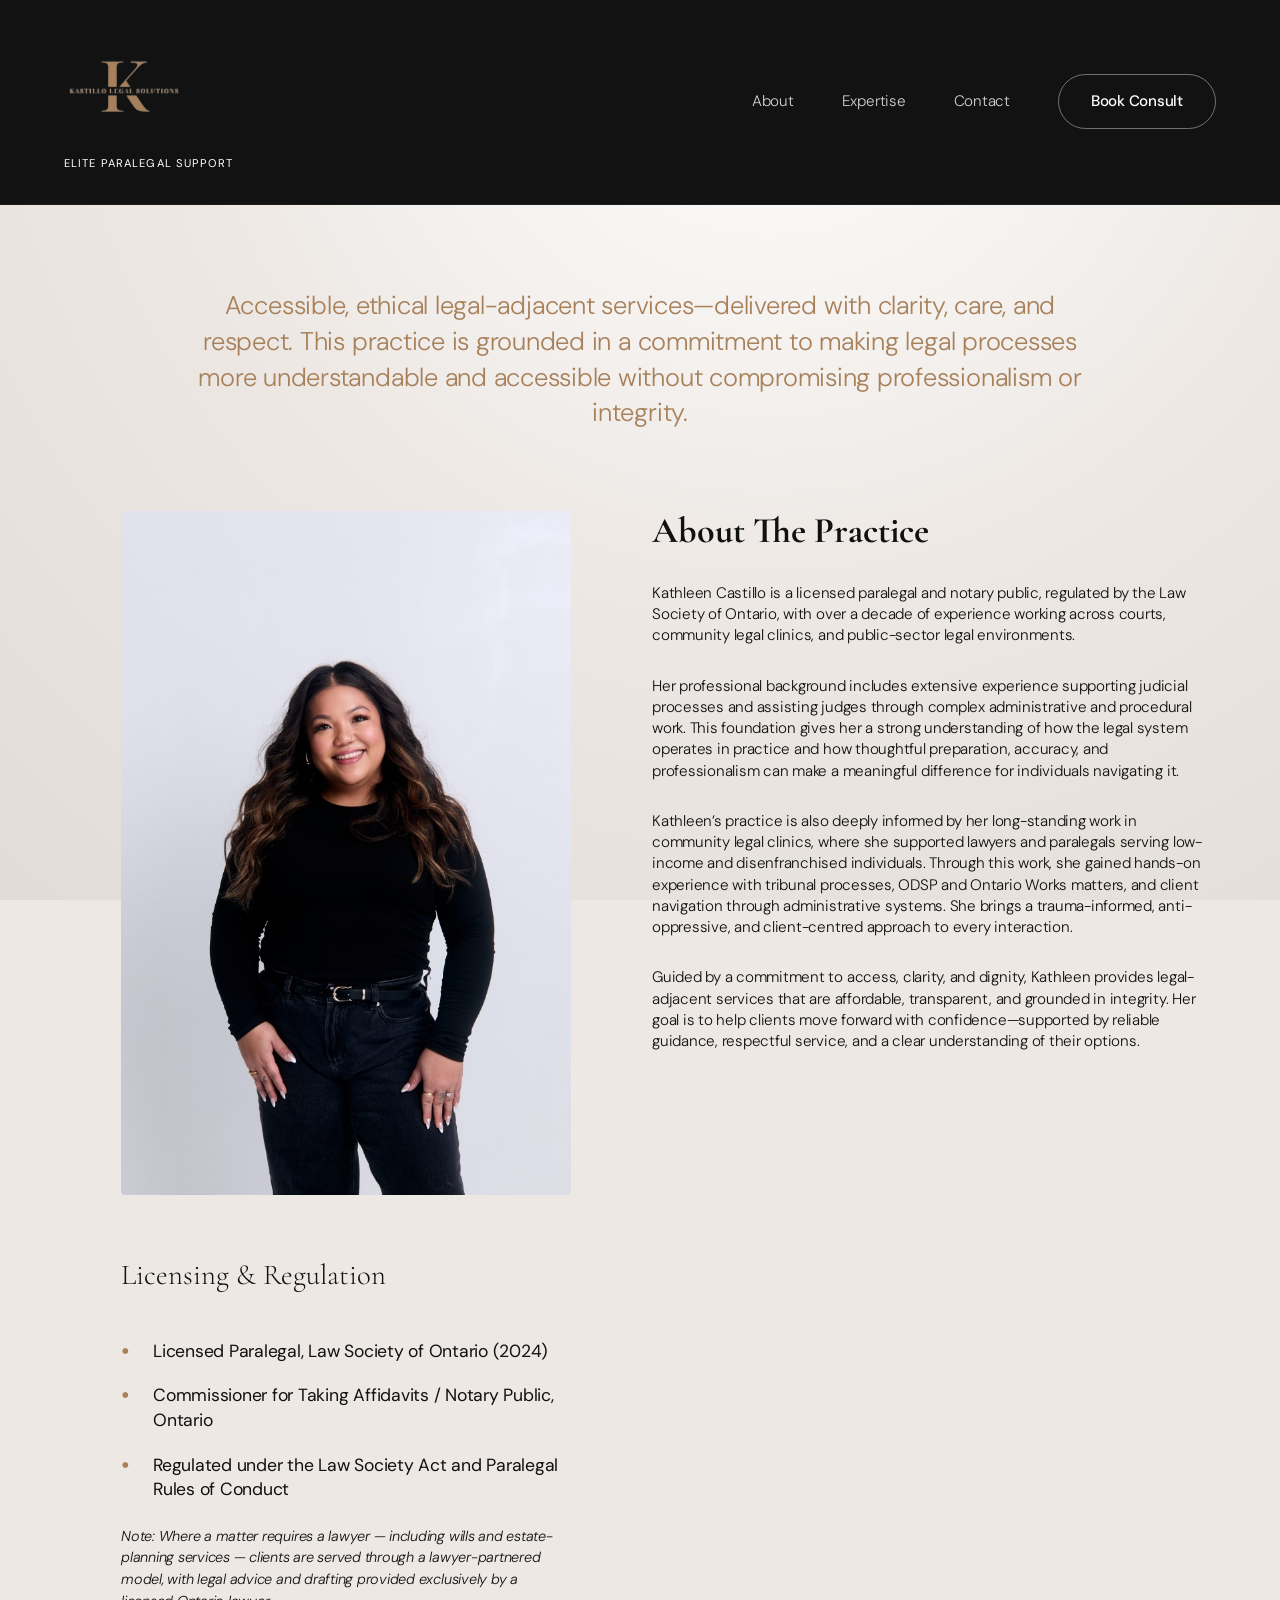
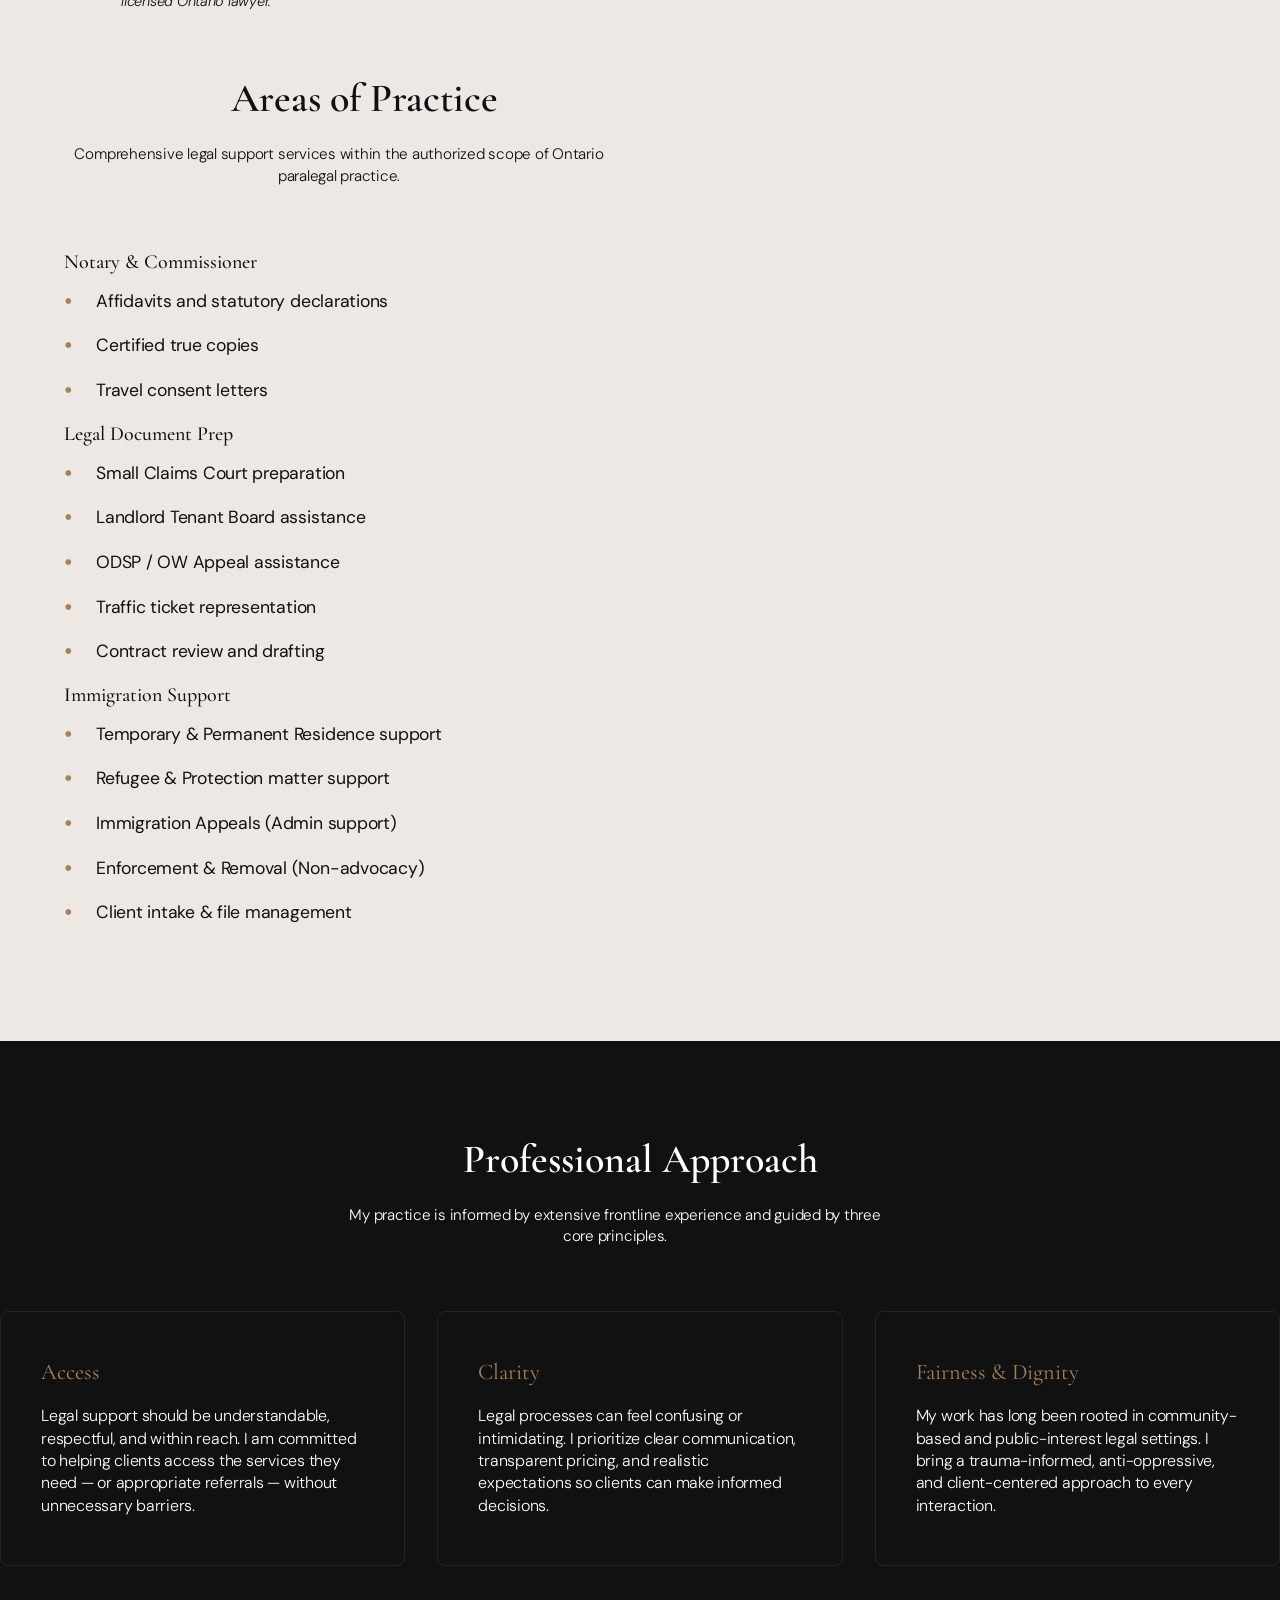
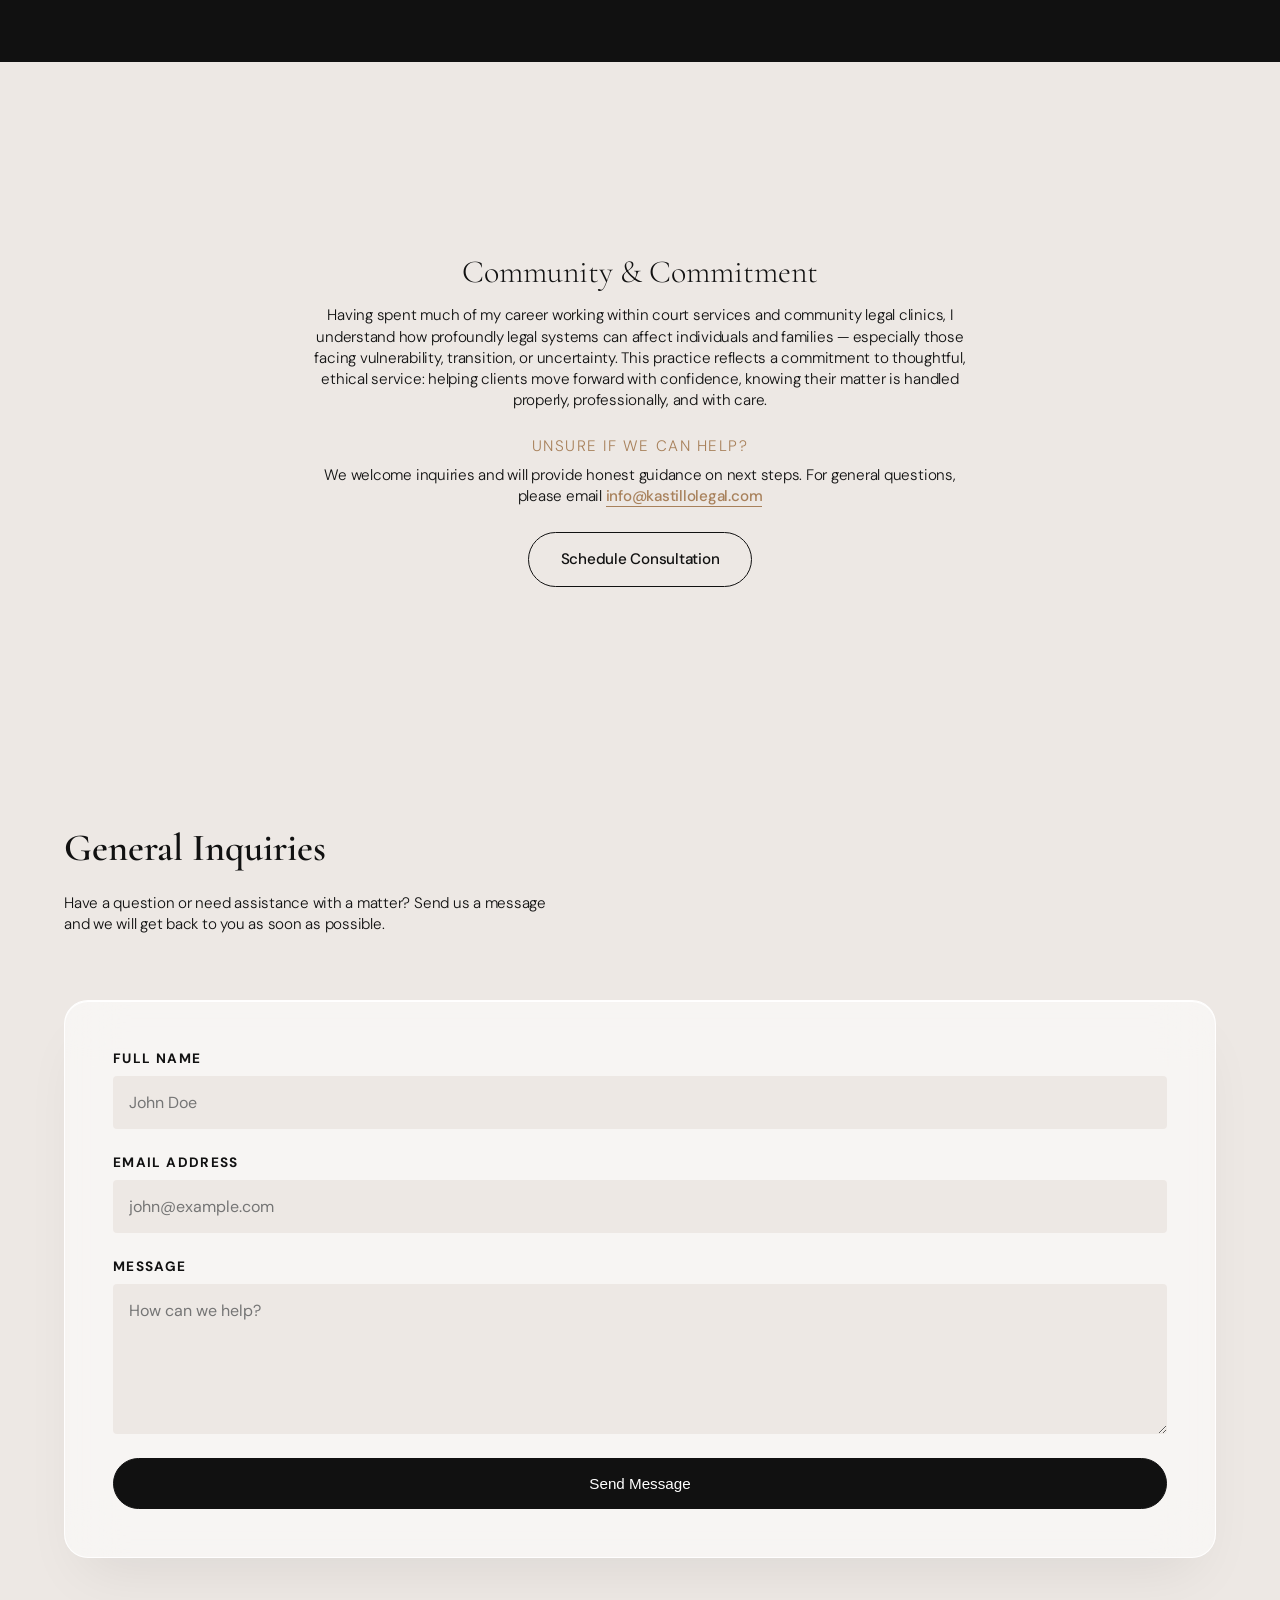
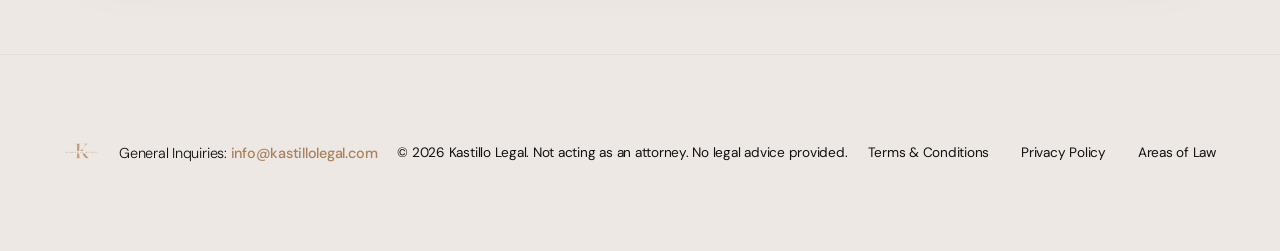
==== commit fdbc6842: "Update legal pages and footer styling" ====
--- a/about.html
+++ b/about.html
@@ -7,7 +7,7 @@
     <meta name="description" content="Learn about Kathleen Castillo, a licensed paralegal and notary public in Ontario committed to making legal processes understandable, accessible, and respectful.">
     <title>KASTILLO | About Kathleen Castillo</title>
     <link href="https://fonts.googleapis.com/css2?family=Cormorant+Garamond:ital,wght@0,300;0,400;0,500;0,600;1,400&family=DM+Sans:wght@300;400;500;700&display=swap" rel="stylesheet">
-    <link rel="stylesheet" href="styles.css?v=3">
+    <link rel="stylesheet" href="styles.css?v=5">
     <style>
         .about-header {
             padding-top: 14rem;
@@ -261,6 +261,49 @@
             </div>
         </section>
 
+        <!-- Areas of Law Section -->
+        <section id="areas" class="section-padding" style="background: var(--bg-card); border-top: 1px solid var(--border-color);">
+            <div class="section-container">
+                <div class="editorial-header" style="text-align: center; margin-bottom: 4rem;">
+                    <h2 style="font-size: 2.5rem;">Areas of Practice</h2>
+                    <p style="color: var(--text-secondary); margin-top: 1rem;">Comprehensive legal support services within the authorized scope of Ontario paralegal practice.</p>
+                </div>
+
+                <div class="pricing-grid">
+                    <div class="pricing-card">
+                        <h3>Notary & Commissioner</h3>
+                        <ul class="list-block" style="margin-top: 1rem;">
+                            <li>Affidavits and statutory declarations</li>
+                            <li>Certified true copies</li>
+                            <li>Travel consent letters</li>
+                        </ul>
+                    </div>
+
+                    <div class="pricing-card">
+                        <h3>Legal Document Prep</h3>
+                        <ul class="list-block" style="margin-top: 1rem;">
+                            <li>Small Claims Court preparation</li>
+                            <li>Landlord Tenant Board assistance</li>
+                            <li>ODSP / OW Appeal assistance</li>
+                            <li>Traffic ticket representation</li>
+                            <li>Contract review and drafting</li>
+                        </ul>
+                    </div>
+
+                    <div class="pricing-card">
+                        <h3>Immigration Support</h3>
+                        <ul class="list-block" style="margin-top: 1rem;">
+                            <li>Temporary & Permanent Residence support</li>
+                            <li>Refugee & Protection matter support</li>
+                            <li>Immigration Appeals (Admin support)</li>
+                            <li>Enforcement & Removal (Non-advocacy)</li>
+                            <li>Client intake & file management</li>
+                        </ul>
+                    </div>
+                </div>
+            </div>
+        </section>
+
         <!-- Core Values Bento (Dark) -->
         <section class="values-section">
             <div class="section-container">
@@ -312,7 +355,7 @@
                         </div>
                     </div>
                     <div class="bento-form glass-card" style="padding: 3rem;">
-                        <form action="https://formspree.io/f/info@kastillolegal.com" method="POST" class="contact-form">
+                        <form action="https://formspree.io/f/xwvypdbe" method="POST" class="contact-form">
                             <div class="form-group">
                                 <label for="name">Full Name</label>
                                 <input type="text" id="name" name="name" required placeholder="John Doe">
@@ -346,10 +389,9 @@
                 <p>&copy; 2026 Kastillo Legal. Not acting as an attorney. No legal advice provided.</p>
             </div>
             <div class="footer-social">
-                <a href="#services">Expertise</a>
-                <a href="about.html">About</a>
-                <a href="#booking">Consultation</a>
-                <a href="#intake">Intake Form</a>
+                <a href="terms.html">Terms & Conditions</a>
+                <a href="privacy.html">Privacy Policy</a>
+                <a href="about.html#areas">Areas of Law</a>
             </div>
         </div>
     </footer>
--- a/styles.css
+++ b/styles.css
@@ -693,3 +693,43 @@
     min-height: 150px;
     resize: vertical;
 }
+
+/* Specific CTA override for contact form button */
+.contact-form .btn-primary {
+    background-color: #111;
+    border-color: #111;
+    color: #fff;
+    transition: all 0.3s ease;
+}
+
+.contact-form .btn-primary:hover {
+    background-color: #A8815B; /* Accent Bronze */
+    border-color: #A8815B;
+    color: #fff;
+    transform: translateY(-2px);
+}
+
+/* Footer Social Links */
+.footer-social {
+    display: flex;
+    gap: 2rem;
+}
+
+.footer-social a {
+    font-size: 0.85rem;
+    color: var(--text-secondary);
+    transition: color 0.3s ease;
+    font-weight: 400;
+}
+
+.footer-social a:hover {
+    color: var(--accent-bronze);
+}
+
+@media (max-width: 1024px) {
+    .footer-social {
+        justify-content: center;
+        gap: 1.5rem;
+        flex-wrap: wrap;
+    }
+}
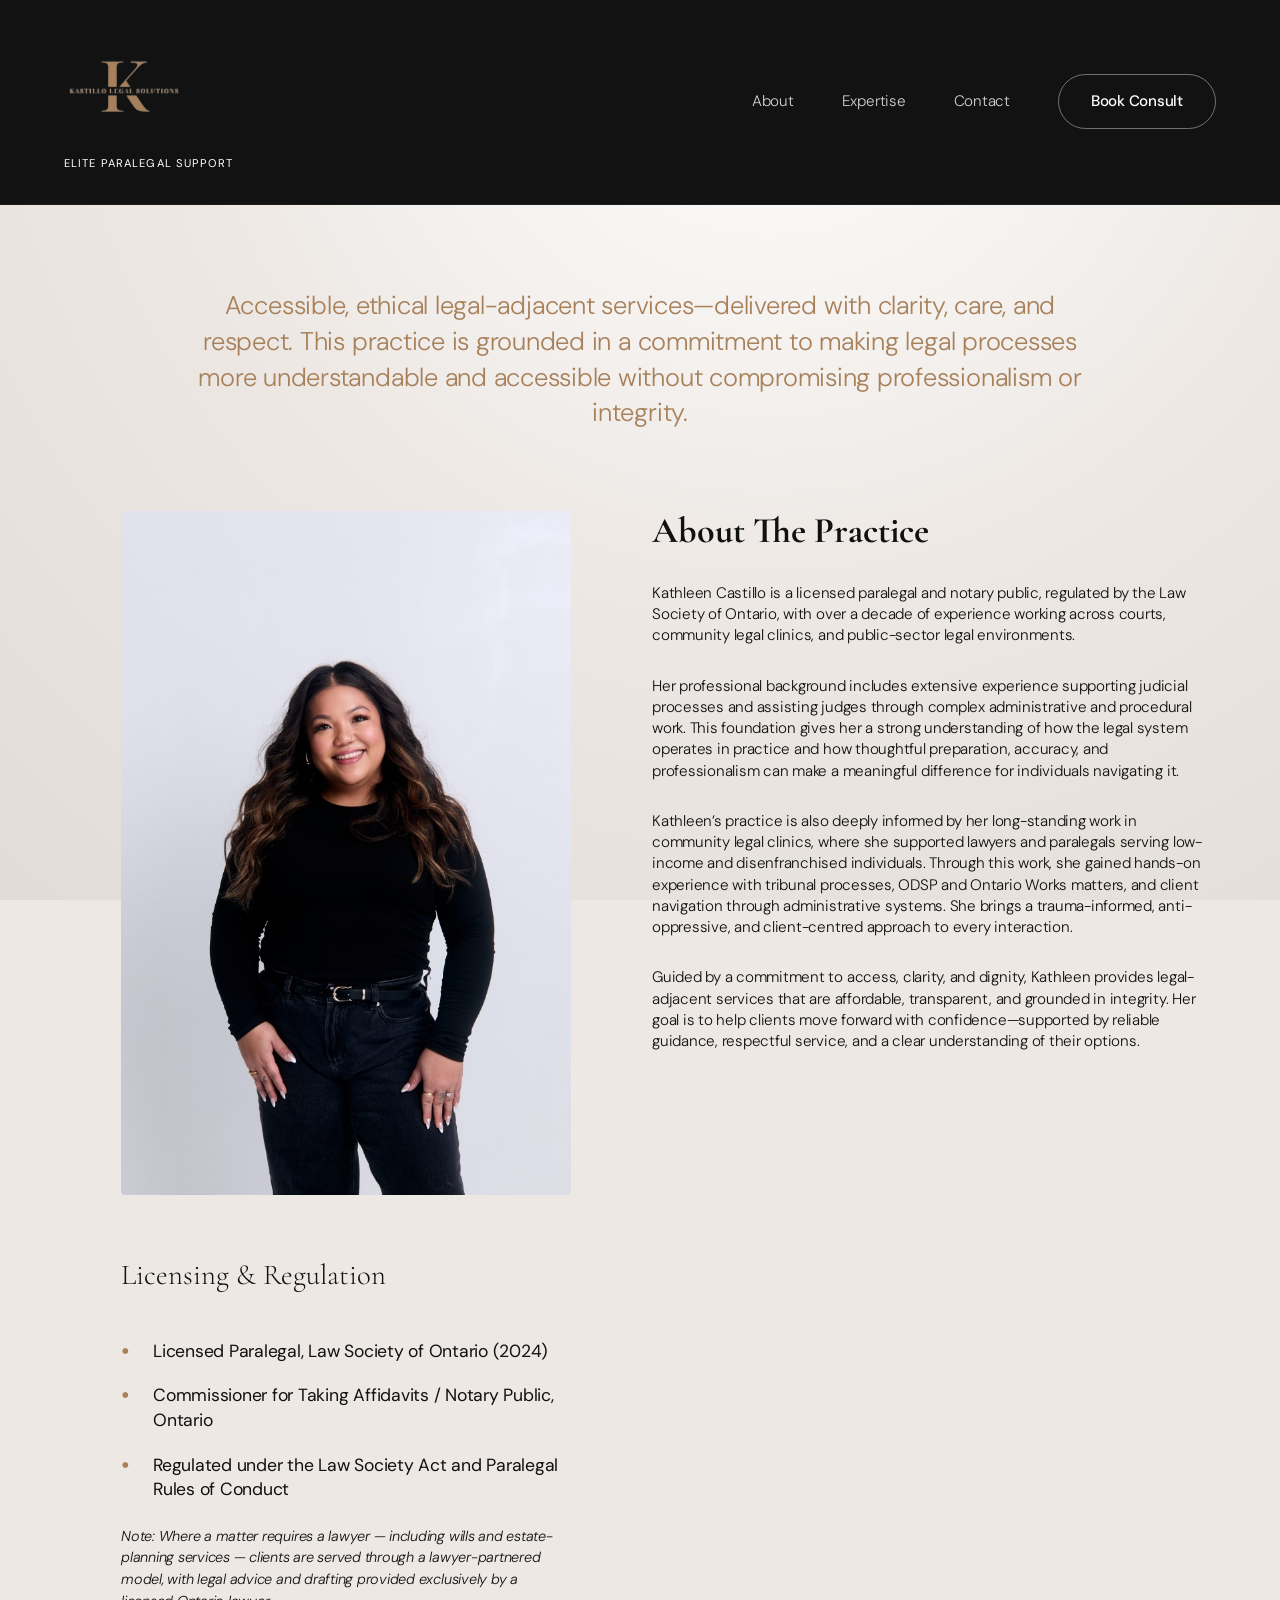
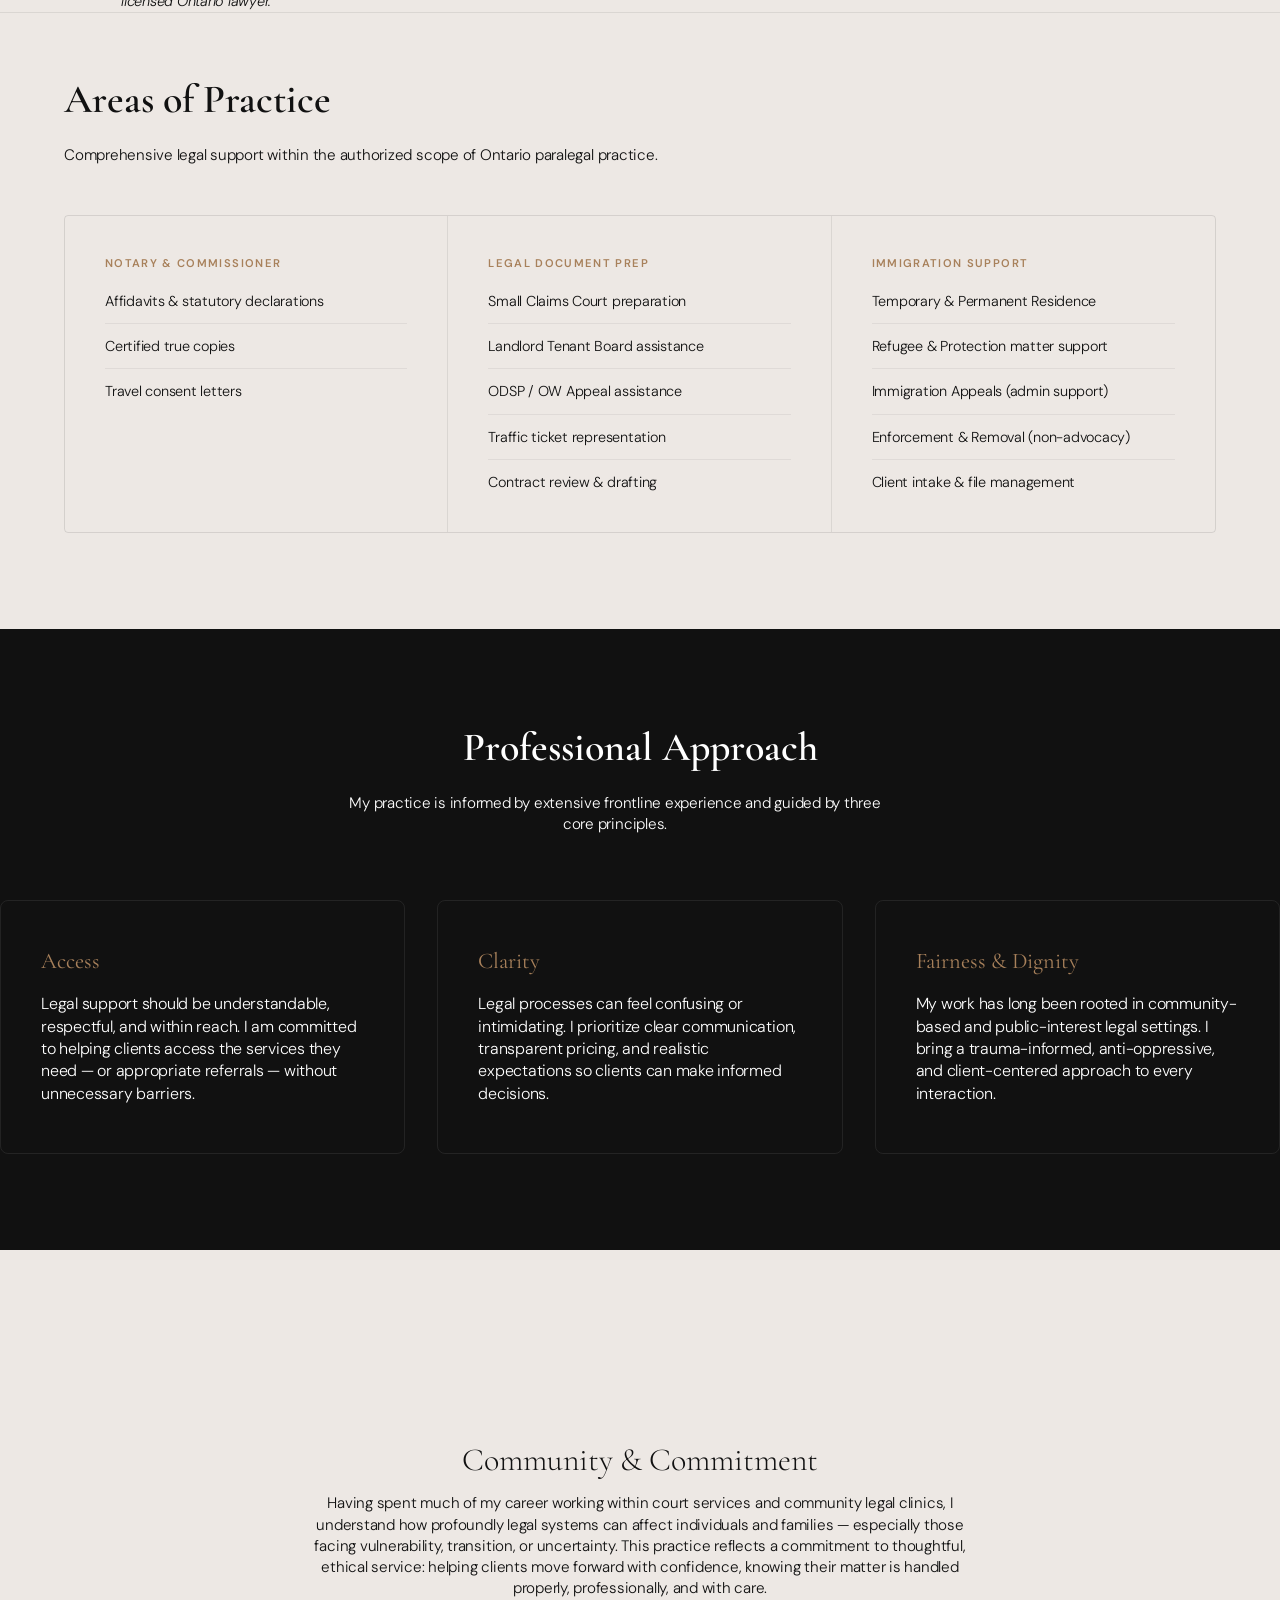
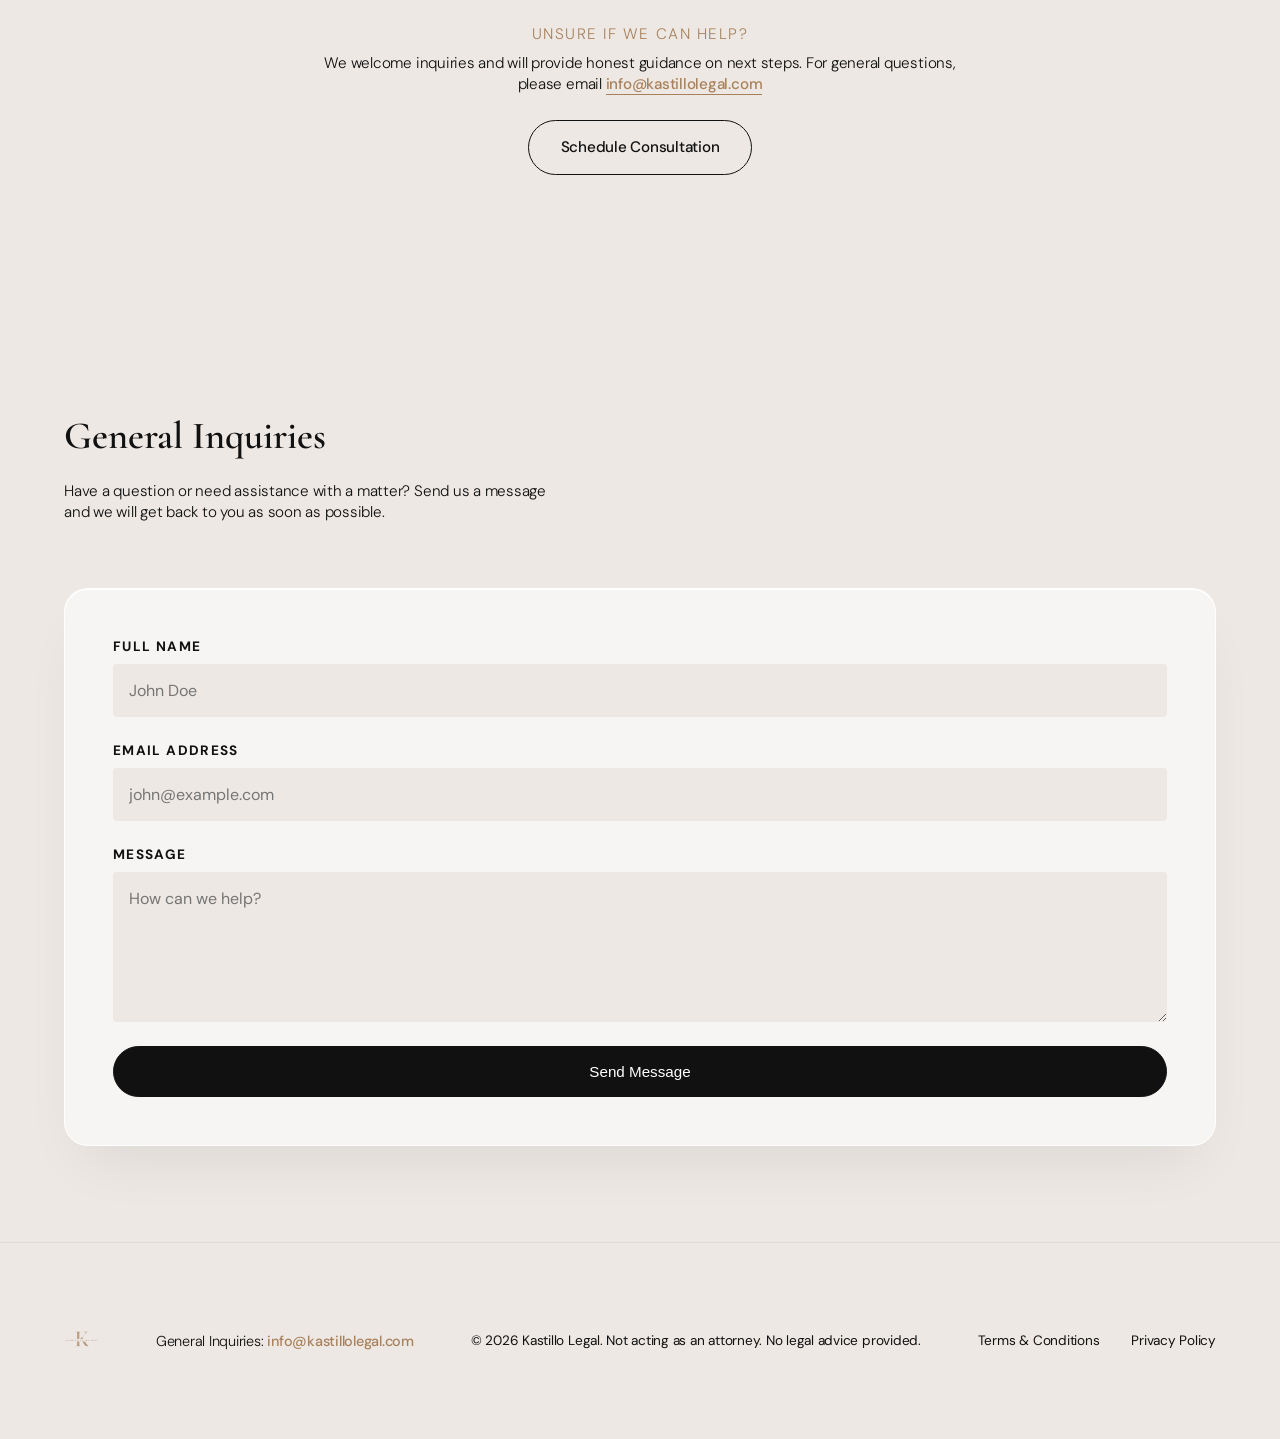
==== commit 5b087cdb: "Redesign areas of practice section and update footer links" ====
--- a/about.html
+++ b/about.html
@@ -262,44 +262,46 @@
         </section>
 
         <!-- Areas of Law Section -->
-        <section id="areas" class="section-padding" style="background: var(--bg-card); border-top: 1px solid var(--border-color);">
+        <section id="areas" class="section-padding" style="border-top: 1px solid rgba(0,0,0,0.08);">
             <div class="section-container">
-                <div class="editorial-header" style="text-align: center; margin-bottom: 4rem;">
+                <div class="editorial-header" style="max-width: 100%; margin-bottom: 3rem;">
                     <h2 style="font-size: 2.5rem;">Areas of Practice</h2>
-                    <p style="color: var(--text-secondary); margin-top: 1rem;">Comprehensive legal support services within the authorized scope of Ontario paralegal practice.</p>
-                </div>
-
-                <div class="pricing-grid">
-                    <div class="pricing-card">
-                        <h3>Notary & Commissioner</h3>
-                        <ul class="list-block" style="margin-top: 1rem;">
-                            <li>Affidavits and statutory declarations</li>
-                            <li>Certified true copies</li>
-                            <li>Travel consent letters</li>
+                    <p style="color: var(--text-secondary); margin-top: 0.75rem; max-width: 600px;">Comprehensive legal support within the authorized scope of Ontario paralegal practice.</p>
+                </div>
+
+                <div style="display: grid; grid-template-columns: repeat(3, 1fr); gap: 0; border: 1px solid rgba(0,0,0,0.1); border-radius: 4px; overflow: hidden;">
+
+                    <div style="padding: 2.5rem; border-right: 1px solid rgba(0,0,0,0.08);">
+                        <p style="font-size: 0.7rem; text-transform: uppercase; letter-spacing: 0.12em; color: var(--accent-bronze); font-weight: 600; margin-bottom: 1.25rem; max-width: none;">Notary &amp; Commissioner</p>
+                        <ul style="list-style: none; padding: 0; margin: 0; display: flex; flex-direction: column; gap: 0.75rem;">
+                            <li style="font-size: 0.9rem; color: var(--text-secondary); font-weight: 300; padding-bottom: 0.75rem; border-bottom: 1px solid rgba(0,0,0,0.06);">Affidavits &amp; statutory declarations</li>
+                            <li style="font-size: 0.9rem; color: var(--text-secondary); font-weight: 300; padding-bottom: 0.75rem; border-bottom: 1px solid rgba(0,0,0,0.06);">Certified true copies</li>
+                            <li style="font-size: 0.9rem; color: var(--text-secondary); font-weight: 300;">Travel consent letters</li>
                         </ul>
                     </div>
 
-                    <div class="pricing-card">
-                        <h3>Legal Document Prep</h3>
-                        <ul class="list-block" style="margin-top: 1rem;">
-                            <li>Small Claims Court preparation</li>
-                            <li>Landlord Tenant Board assistance</li>
-                            <li>ODSP / OW Appeal assistance</li>
-                            <li>Traffic ticket representation</li>
-                            <li>Contract review and drafting</li>
+                    <div style="padding: 2.5rem; border-right: 1px solid rgba(0,0,0,0.08);">
+                        <p style="font-size: 0.7rem; text-transform: uppercase; letter-spacing: 0.12em; color: var(--accent-bronze); font-weight: 600; margin-bottom: 1.25rem; max-width: none;">Legal Document Prep</p>
+                        <ul style="list-style: none; padding: 0; margin: 0; display: flex; flex-direction: column; gap: 0.75rem;">
+                            <li style="font-size: 0.9rem; color: var(--text-secondary); font-weight: 300; padding-bottom: 0.75rem; border-bottom: 1px solid rgba(0,0,0,0.06);">Small Claims Court preparation</li>
+                            <li style="font-size: 0.9rem; color: var(--text-secondary); font-weight: 300; padding-bottom: 0.75rem; border-bottom: 1px solid rgba(0,0,0,0.06);">Landlord Tenant Board assistance</li>
+                            <li style="font-size: 0.9rem; color: var(--text-secondary); font-weight: 300; padding-bottom: 0.75rem; border-bottom: 1px solid rgba(0,0,0,0.06);">ODSP / OW Appeal assistance</li>
+                            <li style="font-size: 0.9rem; color: var(--text-secondary); font-weight: 300; padding-bottom: 0.75rem; border-bottom: 1px solid rgba(0,0,0,0.06);">Traffic ticket representation</li>
+                            <li style="font-size: 0.9rem; color: var(--text-secondary); font-weight: 300;">Contract review &amp; drafting</li>
                         </ul>
                     </div>
 
-                    <div class="pricing-card">
-                        <h3>Immigration Support</h3>
-                        <ul class="list-block" style="margin-top: 1rem;">
-                            <li>Temporary & Permanent Residence support</li>
-                            <li>Refugee & Protection matter support</li>
-                            <li>Immigration Appeals (Admin support)</li>
-                            <li>Enforcement & Removal (Non-advocacy)</li>
-                            <li>Client intake & file management</li>
+                    <div style="padding: 2.5rem;">
+                        <p style="font-size: 0.7rem; text-transform: uppercase; letter-spacing: 0.12em; color: var(--accent-bronze); font-weight: 600; margin-bottom: 1.25rem; max-width: none;">Immigration Support</p>
+                        <ul style="list-style: none; padding: 0; margin: 0; display: flex; flex-direction: column; gap: 0.75rem;">
+                            <li style="font-size: 0.9rem; color: var(--text-secondary); font-weight: 300; padding-bottom: 0.75rem; border-bottom: 1px solid rgba(0,0,0,0.06);">Temporary &amp; Permanent Residence</li>
+                            <li style="font-size: 0.9rem; color: var(--text-secondary); font-weight: 300; padding-bottom: 0.75rem; border-bottom: 1px solid rgba(0,0,0,0.06);">Refugee &amp; Protection matter support</li>
+                            <li style="font-size: 0.9rem; color: var(--text-secondary); font-weight: 300; padding-bottom: 0.75rem; border-bottom: 1px solid rgba(0,0,0,0.06);">Immigration Appeals (admin support)</li>
+                            <li style="font-size: 0.9rem; color: var(--text-secondary); font-weight: 300; padding-bottom: 0.75rem; border-bottom: 1px solid rgba(0,0,0,0.06);">Enforcement &amp; Removal (non-advocacy)</li>
+                            <li style="font-size: 0.9rem; color: var(--text-secondary); font-weight: 300;">Client intake &amp; file management</li>
                         </ul>
                     </div>
+
                 </div>
             </div>
         </section>
@@ -391,7 +393,6 @@
             <div class="footer-social">
                 <a href="terms.html">Terms & Conditions</a>
                 <a href="privacy.html">Privacy Policy</a>
-                <a href="about.html#areas">Areas of Law</a>
             </div>
         </div>
     </footer>
